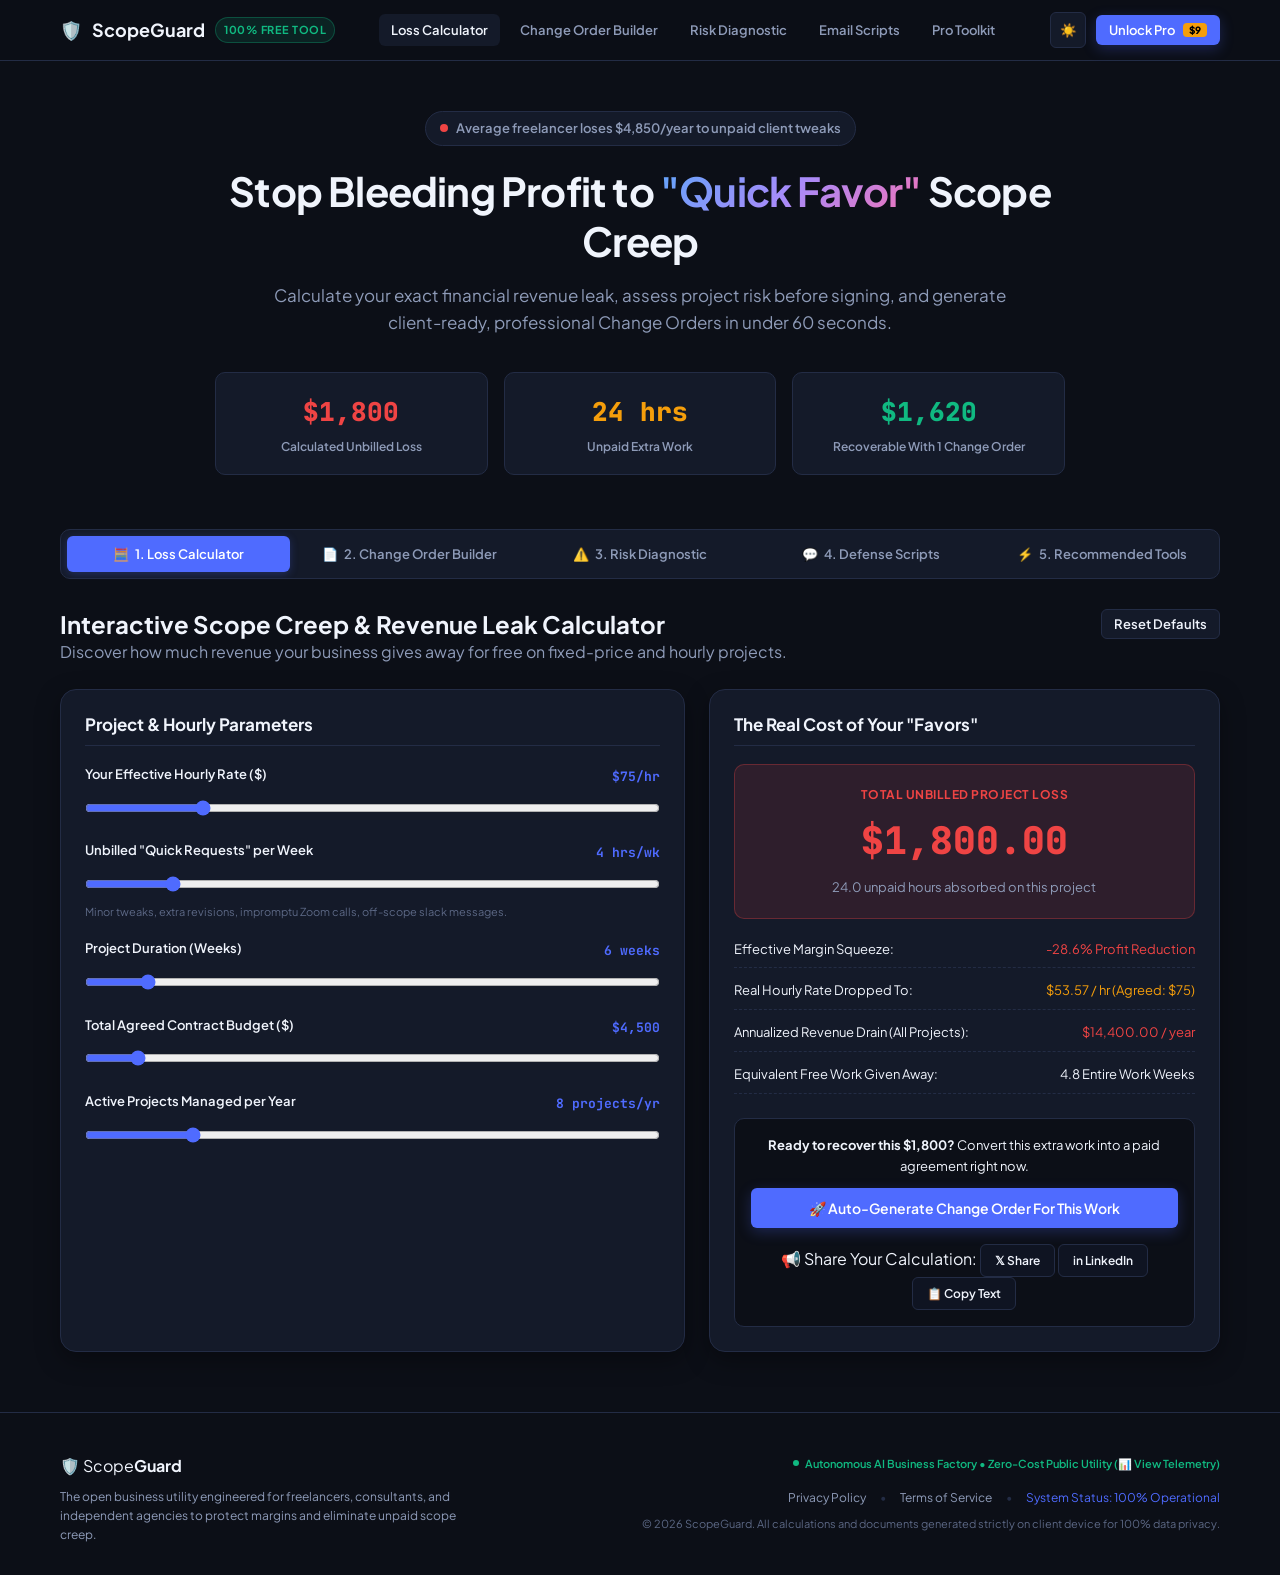
==== index.html @ 6fdf4370 "fix(scopeguard): resolve draft save/load DOM bindings, trailing brace syntax, and add client-side pr" ====
<!DOCTYPE html>
<html lang="en" data-theme="dark">
<head>
  <meta charset="UTF-8">
  <meta name="viewport" content="width=device-width, initial-scale=1.0">
  <title>ScopeGuard — Scope Creep Calculator & Change Order Protection Engine</title>
  <meta name="description" content="Calculate your unbilled scope creep loss, assess project risk, and generate client-ready Change Orders in seconds. The #1 free tool for freelancers, consultants, and digital agencies.">
  <meta name="keywords" content="scope creep calculator, freelance change order template, out of scope billing, client contract risk, agency profit protection">
  <meta name="author" content="Autonomous AI Business Factory">

  <!-- OpenGraph / Social Meta Tags -->
  <meta property="og:type" content="website">
  <meta property="og:title" content="ScopeGuard — Stop Bleeding Revenue to Scope Creep">
  <meta property="og:description" content="Calculate your unbilled financial loss and generate legally sound Change Orders instantly. Built for freelancers and agencies.">
  <meta property="og:url" content="https://scopeguard.app">

  <!-- Schema.org Structured Data (WebApplication & FAQPage) -->
  <script type="application/ld+json">
  [
    {
      "@context": "https://schema.org",
      "@type": "WebApplication",
      "name": "ScopeGuard",
      "applicationCategory": "BusinessApplication",
      "operatingSystem": "All",
      "offers": {
        "@type": "Offer",
        "price": "0.00",
        "priceCurrency": "USD"
      },
      "description": "Scope creep loss calculator, project risk diagnostic, and automated freelance change order generator."
    },
    {
      "@context": "https://schema.org",
      "@type": "FAQPage",
      "mainEntity": [
        {
          "@type": "Question",
          "name": "What is scope creep in freelance and agency projects?",
          "acceptedAnswer": {
            "@type": "Answer",
            "text": "Scope creep refers to unapproved, gradual expansions in project requirements, deliverables, or revision rounds beyond the original agreed Statement of Work (SOW) without a corresponding increase in budget or timeline."
          }
        },
        {
          "@type": "Question",
          "name": "How much does scope creep cost the average freelancer?",
          "acceptedAnswer": {
            "@type": "Answer",
            "text": "Industry data shows the average full-time freelancer loses $4,850 to $14,400 annually in unbilled hours absorbed as 'quick favors' and unpaid revision overruns."
          }
        },
        {
          "@type": "Question",
          "name": "What is a Change Order and why is it legally essential?",
          "acceptedAnswer": {
            "@type": "Answer",
            "text": "A Change Order is a formal written amendment to an existing contract specifying new deliverables, associated fees, timeline extensions, and payment terms, protecting both provider and client."
          }
        }
      ]
    }
  ]
  </script>

  <link rel="stylesheet" href="styles.css">
  <link rel="preconnect" href="https://fonts.googleapis.com">
  <link rel="preconnect" href="https://fonts.gstatic.com" crossorigin>
  <link href="https://fonts.googleapis.com/css2?family=Plus+Jakarta+Sans:wght@400;500;600;700;800&family=JetBrains+Mono:wght@400;500;600&display=swap" rel="stylesheet">
</head>
<body>

  <!-- Navigation Bar -->
  <nav class="navbar">
    <div class="nav-container">
      <div class="nav-brand">
        <span class="brand-icon">🛡️</span>
        <span class="brand-name">Scope<strong>Guard</strong></span>
        <span class="badge badge-free">100% Free Tool</span>
      </div>

      <div class="nav-links">
        <a href="#calculator" class="nav-link active" data-tab="calc-view">Loss Calculator</a>
        <a href="#change-order" class="nav-link" data-tab="co-view">Change Order Builder</a>
        <a href="#risk-quiz" class="nav-link" data-tab="quiz-view">Risk Diagnostic</a>
        <a href="#scripts" class="nav-link" data-tab="scripts-view">Email Scripts</a>
        <a href="#pricing" class="nav-link" data-tab="pro-view">Pro Toolkit</a>
      </div>

      <div class="nav-actions">
        <button id="theme-toggle" class="btn-icon" title="Toggle Theme" aria-label="Toggle Theme">
          <span class="theme-icon">🌙</span>
        </button>
        <button class="btn btn-primary btn-sm" onclick="openProModal()">
          <span>Unlock Pro</span>
          <span class="hot-tag">$9</span>
        </button>
      </div>
    </div>
  </nav>

  <!-- Hero Header -->
  <header class="hero-section">
    <div class="container hero-content">
      <div class="hero-badge">
        <span class="pulse-dot"></span>
        <span>Average freelancer loses $4,850/year to unpaid client tweaks</span>
      </div>
      <h1 class="hero-title">
        Stop Bleeding Profit to <span class="gradient-text">"Quick Favor"</span> Scope Creep
      </h1>
      <p class="hero-subtitle">
        Calculate your exact financial revenue leak, assess project risk before signing, and generate client-ready, professional Change Orders in under 60 seconds.
      </p>

      <!-- Key Metric Highlights -->
      <div class="hero-stats-grid">
        <div class="stat-card">
          <div class="stat-num text-danger" id="hero-stat-loss">$0</div>
          <div class="stat-label">Calculated Unbilled Loss</div>
        </div>
        <div class="stat-card">
          <div class="stat-num text-warning" id="hero-stat-hours">0 hrs</div>
          <div class="stat-label">Unpaid Extra Work</div>
        </div>
        <div class="stat-card">
          <div class="stat-num text-success" id="hero-stat-recovered">$0</div>
          <div class="stat-label">Recoverable With 1 Change Order</div>
        </div>
      </div>
    </div>
  </header>

  <!-- Main Application Container -->
  <main class="container main-content">

    <!-- Tab Navigation Bar for Mobile & Quick Switch -->
    <div class="tab-switcher">
      <button class="tab-btn active" onclick="switchView('calc-view')">
        <span class="tab-icon">🧮</span> 1. Loss Calculator
      </button>
      <button class="tab-btn" onclick="switchView('co-view')">
        <span class="tab-icon">📄</span> 2. Change Order Builder
      </button>
      <button class="tab-btn" onclick="switchView('quiz-view')">
        <span class="tab-icon">⚠️</span> 3. Risk Diagnostic
      </button>
      <button class="tab-btn" onclick="switchView('scripts-view')">
        <span class="tab-icon">💬</span> 4. Defense Scripts
      </button>
      <button class="tab-btn" onclick="switchView('affiliate-view')">
        <span class="tab-icon">⚡</span> 5. Recommended Tools
      </button>
    </div>

    <!-- VIEW 1: SCOPE CREEP LOSS CALCULATOR -->
    <section id="calc-view" class="view-panel active">
      <div class="panel-header">
        <div>
          <h2>Interactive Scope Creep & Revenue Leak Calculator</h2>
          <p class="text-muted">Discover how much revenue your business gives away for free on fixed-price and hourly projects.</p>
        </div>
        <button class="btn btn-secondary btn-sm" onclick="resetCalculator()">Reset Defaults</button>
      </div>

      <div class="calc-grid">
        <!-- Input Form Column -->
        <div class="card card-inputs">
          <h3 class="card-title">Project & Hourly Parameters</h3>

          <div class="form-group">
            <div class="label-row">
              <label for="calc-hourly-rate">Your Effective Hourly Rate ($)</label>
              <span class="slider-value" id="val-hourly-rate">$75/hr</span>
            </div>
            <input type="range" id="calc-hourly-rate" min="20" max="300" step="5" value="75">
          </div>

          <div class="form-group">
            <div class="label-row">
              <label for="calc-unbilled-hours">Unbilled "Quick Requests" per Week</label>
              <span class="slider-value" id="val-unbilled-hours">4.0 hrs/wk</span>
            </div>
            <input type="range" id="calc-unbilled-hours" min="0.5" max="25" step="0.5" value="4">
            <small class="form-hint">Minor tweaks, extra revisions, impromptu Zoom calls, off-scope slack messages.</small>
          </div>

          <div class="form-group">
            <div class="label-row">
              <label for="calc-project-weeks">Project Duration (Weeks)</label>
              <span class="slider-value" id="val-project-weeks">6 weeks</span>
            </div>
            <input type="range" id="calc-project-weeks" min="1" max="52" step="1" value="6">
          </div>

          <div class="form-group">
            <div class="label-row">
              <label for="calc-contract-value">Total Agreed Contract Budget ($)</label>
              <span class="slider-value" id="val-contract-value">$4,500</span>
            </div>
            <input type="range" id="calc-contract-value" min="500" max="50000" step="250" value="4500">
          </div>

          <div class="form-group">
            <div class="label-row">
              <label for="calc-annual-projects">Active Projects Managed per Year</label>
              <span class="slider-value" id="val-annual-projects">8 projects/yr</span>
            </div>
            <input type="range" id="calc-annual-projects" min="1" max="40" step="1" value="8">
          </div>
        </div>

        <!-- Output Analytics Column -->
        <div class="card card-results">
          <h3 class="card-title">The Real Cost of Your "Favors"</h3>

          <div class="results-banner danger-banner">
            <div class="banner-tag">Total Unbilled Project Loss</div>
            <div class="banner-amount" id="res-project-loss">$1,800.00</div>
            <div class="banner-subtext" id="res-hours-wasted">24 unpaid hours absorbed on this project</div>
          </div>

          <div class="metric-breakdown-list">
            <div class="metric-row">
              <span class="metric-name">Effective Margin Squeeze:</span>
              <span class="metric-val text-danger" id="res-margin-squeeze">-28.6% Profit Reduction</span>
            </div>
            <div class="metric-row">
              <span class="metric-name">Real Hourly Rate Dropped To:</span>
              <span class="metric-val text-warning" id="res-real-rate">$53.57 / hr (Agreed: $75)</span>
            </div>
            <div class="metric-row">
              <span class="metric-name">Annualized Revenue Drain (All Projects):</span>
              <span class="metric-val text-danger" id="res-annual-leak">$14,400.00 / year</span>
            </div>
            <div class="metric-row">
              <span class="metric-name">Equivalent Free Work Given Away:</span>
              <span class="metric-val" id="res-free-weeks">4.8 Entire Work Weeks</span>
            </div>
          </div>

          <div class="action-box">
            <p><strong>Ready to recover this $1,800?</strong> Convert this extra work into a paid agreement right now.</p>
            <button class="btn btn-primary btn-block" onclick="transferToChangeOrder()">
              🚀 Auto-Generate Change Order For This Work
            </button>
            <div class="viral-share-row mt-3">
              <span class="share-label">📢 Share Your Calculation:</span>
              <button class="btn btn-share btn-sm" onclick="shareCalculation('twitter')" title="Share on X / Twitter">
                𝕏 Share
              </button>
              <button class="btn btn-share btn-sm" onclick="shareCalculation('linkedin')" title="Share on LinkedIn">
                in LinkedIn
              </button>
              <button class="btn btn-share btn-sm" onclick="shareCalculation('copy')" title="Copy Loss Summary">
                📋 Copy Text
              </button>
            </div>
          </div>
        </div>
      </div>
    </section>

    <!-- VIEW 2: CHANGE ORDER BUILDER -->
    <section id="co-view" class="view-panel">
      <div class="panel-header">
        <div>
          <h2>Client-Ready Change Order & Amendment Generator</h2>
          <p class="text-muted">Formalize out-of-scope requests in 60 seconds with clear pricing, revision caps, and timeline adjustments.</p>
        </div>
        <div class="btn-group">
          <button class="btn btn-secondary btn-sm" onclick="saveDraftJSON()" title="Export JSON Draft">💾 Save Draft</button>
          <button class="btn btn-secondary btn-sm" onclick="triggerLoadDraftJSON()" title="Load JSON Draft">📂 Load Draft</button>
          <input type="file" id="draft-file-input" accept=".json" style="display:none" onchange="handleDraftFileSelect(event)">
          <button class="btn btn-secondary btn-sm" onclick="loadSampleChangeOrder()">Sample Data</button>
          <button class="btn btn-secondary btn-sm" onclick="clearChangeOrderForm()">Clear</button>
        </div>
      </div>

      <div class="builder-layout">
        <!-- Form Inputs -->
        <div class="card builder-form">
          <h3 class="card-title">1. Agreement & Client Metadata</h3>

          <div class="grid-2">
            <div class="form-group">
              <label for="co-client-name">Client Name / Company *</label>
              <input type="text" id="co-client-name" placeholder="e.g. Apex Digital Ltd. / Sarah Jenkins" required>
            </div>
            <div class="form-group">
              <label for="co-provider-name">Your Business / Freelancer Name *</label>
              <input type="text" id="co-provider-name" placeholder="e.g. Shezi Studio / John Doe" required>
            </div>
          </div>

          <div class="grid-3">
            <div class="form-group">
              <label for="co-project-title">Project Name *</label>
              <input type="text" id="co-project-title" placeholder="e.g. Custom Shopify Redesign">
            </div>
            <div class="form-group">
              <label for="co-number">Change Order #</label>
              <input type="text" id="co-number" value="CO-001">
            </div>
            <div class="form-group">
              <label for="co-date">Effective Date</label>
              <input type="date" id="co-date">
            </div>
          </div>

          <h3 class="card-title mt-4">2. Requested Out-of-Scope Scope Details</h3>

          <div class="form-group">
            <label for="co-scope-desc">Scope Description (Exact Extra Features or Tasks Requested) *</label>
            <textarea id="co-scope-desc" rows="3" placeholder="Describe the out-of-scope deliverable clearly (e.g. Integration of multi-currency checkout gateway, custom tax calculator module, and 3 additional animated landing page sections not in original Statement of Work)."></textarea>
          </div>

          <div class="grid-3">
            <div class="form-group">
              <label for="co-fee-type">Billing Method</label>
              <select id="co-fee-type" onchange="toggleFeeInputs()">
                <option value="fixed">Fixed Price Lump-Sum</option>
                <option value="hourly">Hourly Billing with Cap</option>
              </select>
            </div>
            <div class="form-group" id="group-fixed-fee">
              <label for="co-fixed-amount">Additional Fee ($ USD) *</label>
              <input type="number" id="co-fixed-amount" value="850" min="0" step="50">
            </div>
            <div class="form-group" id="group-hourly-rate" style="display:none;">
              <label for="co-rate-amount">Rate ($/hr) × Hours Est.</label>
              <div class="inline-inputs">
                <input type="number" id="co-hourly-rate" placeholder="Rate ($)" value="85" style="width: 50%;">
                <input type="number" id="co-estimated-hours" placeholder="Hours" value="10" style="width: 50%;">
              </div>
            </div>
            <div class="form-group">
              <label for="co-timeline-extension">Timeline Extension (Days)</label>
              <input type="number" id="co-timeline-extension" value="5" min="0" placeholder="e.g. 5 business days">
            </div>
          </div>

          <div class="grid-2">
            <div class="form-group">
              <label for="co-revision-cap">Revision Rounds Included</label>
              <select id="co-revision-cap">
                <option value="1 round of minor revisions">1 round of minor revisions</option>
                <option value="2 rounds of consolidated revisions" selected>2 rounds of consolidated revisions</option>
                <option value="0 (Additional revisions billed at standard hourly rate)">Strictly 0 (Further changes billable)</option>
              </select>
            </div>
            <div class="form-group">
              <label for="co-payment-terms">Payment Milestone</label>
              <select id="co-payment-terms">
                <option value="100% upfront prior to commencing out-of-scope work">100% upfront prior to commencing</option>
                <option value="50% deposit upfront, 50% upon deliverable completion" selected>50% deposit upfront, 50% on delivery</option>
                <option value="Added to the next scheduled milestone invoice">Added to next milestone invoice</option>
              </select>
            </div>
          </div>

          <div class="form-group">
            <label for="co-special-notes">Protective Clauses & Dependencies</label>
            <textarea id="co-special-notes" rows="2" placeholder="e.g. Work will initiate upon client delivery of API credentials and deposit clearance. Any delays in client feedback extend deadline by equivalent business days."></textarea>
          </div>

          <div class="btn-cluster mt-3">
            <button class="btn btn-primary" onclick="updateChangeOrderPreview()">
              🔄 Refresh Preview
            </button>
            <button class="btn btn-success" onclick="printChangeOrder()">
              🖨️ Print / Save Clean PDF
            </button>
            <button class="btn btn-secondary" onclick="copyMarkdownDocument()">
              📋 Copy Markdown
            </button>
          </div>
        </div>

        <!-- Live Document Preview -->
        <div class="card builder-preview">
          <div class="preview-toolbar">
            <span class="preview-badge">Live Document Output</span>
            <div class="toolbar-btns">
              <button class="btn btn-xs btn-outline" onclick="copyChangeOrderText()">Copy Plain Text</button>
            </div>
          </div>

          <!-- Printable Document Container -->
          <div class="document-sheet" id="printable-change-order">
            <div class="doc-header">
              <div class="doc-title-box">
                <h1 class="doc-main-title">CHANGE ORDER AMENDMENT</h1>
                <div class="doc-sub-num" id="doc-out-number">Reference: CO-001</div>
              </div>
              <div class="doc-meta-box">
                <div><strong>Date:</strong> <span id="doc-out-date">September 21, 2026</span></div>
                <div><strong>Status:</strong> <span class="doc-status">PENDING WRITTEN AUTHORIZATION</span></div>
              </div>
            </div>

            <hr class="doc-divider">

            <div class="doc-parties-grid">
              <div class="doc-party-card">
                <div class="doc-party-label">CLIENT / REQUESTER:</div>
                <div class="doc-party-val" id="doc-out-client">Apex Digital Ltd.</div>
              </div>
              <div class="doc-party-card">
                <div class="doc-party-label">SERVICE PROVIDER / CONTRACTOR:</div>
                <div class="doc-party-val" id="doc-out-provider">Shezi Studio</div>
              </div>
            </div>

            <div class="doc-section">
              <div class="doc-section-title">1. ORIGINAL CONTRACT REFERENCE</div>
              <div class="doc-section-body" id="doc-out-project">
                This Change Order amends the original Master Services Agreement / Statement of Work for: <strong>Custom Shopify Redesign</strong>.
              </div>
            </div>

            <div class="doc-section">
              <div class="doc-section-title">2. DETAILED SCOPE OF ADDITIONAL WORK</div>
              <div class="doc-section-body doc-highlight-box" id="doc-out-scope">
                Integration of multi-currency checkout gateway, custom tax calculator module, and 3 additional animated landing page sections not in original Statement of Work.
              </div>
            </div>

            <div class="doc-section">
              <div class="doc-section-title">3. COMMERCIAL & TIMELINE TERMS</div>
              <table class="doc-table">
                <thead>
                  <tr>
                    <th>Commercial Item</th>
                    <th>Specification / Value</th>
                  </tr>
                </thead>
                <tbody>
                  <tr>
                    <td><strong>Additional Compensation:</strong></td>
                    <td id="doc-out-fee" class="text-bold text-success">$850.00 USD (Fixed Lump-Sum)</td>
                  </tr>
                  <tr>
                    <td><strong>Payment Terms:</strong></td>
                    <td id="doc-out-payment">50% deposit upfront, 50% upon deliverable completion</td>
                  </tr>
                  <tr>
                    <td><strong>Timeline Adjustment:</strong></td>
                    <td id="doc-out-timeline">+5 business days added to original milestone completion date</td>
                  </tr>
                  <tr>
                    <td><strong>Included Revisions:</strong></td>
                    <td id="doc-out-revisions">2 rounds of consolidated revisions</td>
                  </tr>
                </tbody>
              </table>
            </div>

            <div class="doc-section">
              <div class="doc-section-title">4. TERMS & DEPENDENCY CLAUSES</div>
              <div class="doc-terms-legal" id="doc-out-terms">
                1. Work on this amendment shall commence solely upon receipt of written sign-off and required deposit.<br>
                2. All terms, intellectual property covenants, and liabilities established in the primary agreement remain in full effect.<br>
                3. Delays in client feedback, assets, or third-party API credentials will adjust final delivery by an equal duration.<br>
                <span id="doc-out-special-note"></span>
              </div>
            </div>

            <div class="doc-signatures">
              <div class="signature-block">
                <div class="sig-line"></div>
                <div class="sig-caption">Authorized Client Signature</div>
                <div class="sig-name" id="doc-sig-client">Name: ______________________</div>
                <div class="sig-date">Date: ______________________</div>
              </div>
              <div class="signature-block">
                <div class="sig-line"></div>
                <div class="sig-caption">Authorized Contractor Signature</div>
                <div class="sig-name" id="doc-sig-provider">Name: ______________________</div>
                <div class="sig-date">Date: ______________________</div>
              </div>
            </div>

            <div class="doc-footer">
              Generated securely via ScopeGuard Engine • Document Hash: SG-<span id="doc-hash">894F2</span>
            </div>
          </div>
        </div>
      </div>
    </section>

    <!-- VIEW 3: SCOPE CREEP RISK ASSESSMENT DIAGNOSTIC -->
    <section id="quiz-view" class="view-panel">
      <div class="panel-header">
        <div>
          <h2>Project Scope Risk Diagnostic (Pre-Signing Audit)</h2>
          <p class="text-muted">Evaluate any prospective client project across 8 critical risk dimensions before signing a contract.</p>
        </div>
        <button class="btn btn-secondary btn-sm" onclick="resetRiskQuiz()">Reset Quiz</button>
      </div>

      <div class="quiz-container card">
        <div class="quiz-questions" id="quiz-questions-box">
          <!-- Dynamically injected via JS -->
        </div>

        <div class="quiz-results-card" id="quiz-results-box" style="display:none;">
          <div class="risk-meter-wrapper">
            <div class="risk-score-circle" id="risk-score-badge">
              <span class="risk-number" id="quiz-score-val">0</span>
              <span class="risk-total">/ 100</span>
            </div>
            <div class="risk-verdict-content">
              <h3 id="quiz-verdict-title">Risk Assessment Pending</h3>
              <p id="quiz-verdict-desc" class="text-muted"></p>
            </div>
          </div>

          <div class="actionable-clauses-box mt-4">
            <h4>Recommended Protective Clauses to Insert in Your Contract:</h4>
            <ul id="quiz-clauses-list" class="clauses-list"></ul>
          </div>

          <button class="btn btn-primary mt-3" onclick="loadQuizClausesToChangeOrder()">
            📄 Pre-fill Change Order Builder with These Safeguards
          </button>
        </div>
      </div>
    </section>

    <!-- VIEW 4: BATTLE-TESTED SCOPE DEFENSE EMAIL SCRIPTS -->
    <section id="scripts-view" class="view-panel">
      <div class="panel-header">
        <div>
          <h2>Battle-Tested Scope Defense Email Scripts</h2>
          <p class="text-muted">Word-for-word tactical responses for turning out-of-scope requests into paid opportunities without alienating the client.</p>
        </div>
      </div>

      <div class="scripts-grid" id="scripts-catalog">
        <!-- Script 1 -->
        <div class="card script-card">
          <div class="script-header">
            <span class="script-tag tag-standard">Scenario 1</span>
            <h3>"Can you just quickly add this small feature?"</h3>
          </div>
          <p class="script-context">Use when a client slips in extra deliverables mid-project under the guise of a "quick tweak".</p>
          <div class="script-body" id="script-text-1">
Hi [Client Name],

Thanks for sending this over! That feature would definitely add great value to the project.

Because this falls outside our original Statement of Work (which is focused on [Core Deliverable]), we have two straightforward paths forward:

1. **Include it in Phase 2:** We keep our current launch date intact, finish the agreed deliverables, and queue this up immediately as our next sprint.
2. **Execute a Change Order now:** We can add this into our current milestone right away for an additional [Amount, e.g. $650] and a [Number, e.g. 3-day] timeline extension.

Let me know which option aligns best with your launch schedule, and I'll send over the details!

Best regards,
[Your Name]
          </div>
          <button class="btn btn-secondary btn-sm btn-block" onclick="copyScript('script-text-1')">📋 Copy Script to Clipboard</button>
        </div>

        <!-- Script 2 -->
        <div class="card script-card">
          <div class="script-header">
            <span class="script-tag tag-warning">Scenario 2</span>
            <h3>"We've exceeded the agreed revision limit"</h3>
          </div>
          <p class="script-context">Use when a client requests round 4 or 5 of feedback when the contract specified 2 rounds.</p>
          <div class="script-body" id="script-text-2">
Hi [Client Name],

I've reviewed the latest feedback round. We've now completed the [Number, e.g. 2] revision rounds included in our project agreement.

To make sure we get every remaining refinement exactly right without delaying the final release, I can execute these additional edits at our standard hourly rate of [$XX/hr] (estimated at [X] hours), or as a fixed refinement sprint for [$XXX].

Please let me know if you'd like me to proceed with these updates under this arrangement!

Best regards,
[Your Name]
          </div>
          <button class="btn btn-secondary btn-sm btn-block" onclick="copyScript('script-text-2')">📋 Copy Script to Clipboard</button>
        </div>

        <!-- Script 3 -->
        <div class="card script-card">
          <div class="script-header">
            <span class="script-tag tag-danger">Scenario 3</span>
            <h3>"A new stakeholder joined and wants changes"</h3>
          </div>
          <p class="script-context">Use when a new executive or manager enters mid-project and tries to overhaul approved work.</p>
          <div class="script-body" id="script-text-3">
Hi [Client Name],

It's great to have [Stakeholder Name]'s input on the project.

Since the previous milestone was formally approved on [Date], incorporating these new directional changes will require revisiting finalized architecture.

I've drafted a streamlined Change Order outlining the required hours ([X] hours / [$XXX]) and timeline impact ([X] days) to incorporate [Stakeholder Name]'s requests without compromising build quality.

I've attached the Change Order for your review—once signed, we will integrate these updates immediately.

Best regards,
[Your Name]
          </div>
          <button class="btn btn-secondary btn-sm btn-block" onclick="copyScript('script-text-3')">📋 Copy Script to Clipboard</button>
        </div>

        <!-- Script 4 -->
        <div class="card script-card">
          <div class="script-header">
            <span class="script-tag tag-success">Scenario 4</span>
            <h3>"Polite pre-project scope boundary reminder"</h3>
          </div>
          <p class="script-context">Include with your project kickoff email to set crystal-clear expectations early.</p>
          <div class="script-body" id="script-text-4">
Hi [Client Name],

We're thrilled to kick off [Project Name]!

To guarantee we hit our launch deadline of [Date] on budget, our team works strictly within the agreed Statement of Work. If any new creative ideas or feature requests pop up during the build (which happens often!), we'll capture them in our "Phase 2 Backlog" or provide an immediate Change Order estimate so you always maintain complete control over budget and timeline.

Looking forward to building something extraordinary together!

Best regards,
[Your Name]
          </div>
          <button class="btn btn-secondary btn-sm btn-block" onclick="copyScript('script-text-4')">📋 Copy Script to Clipboard</button>
        </div>

        <!-- Script 5 -->
        <div class="card script-card">
          <div class="script-header">
            <span class="script-tag tag-warning">Scenario 5</span>
            <h3>"Client requests an urgent rush turnaround"</h3>
          </div>
          <p class="script-context">Use when a client demands weekend work or pulls an agreed 2-week deadline into 48 hours.</p>
          <div class="script-body" id="script-text-5">
Hi [Client Name],

I understand this deliverable has become time-critical on your end.

To pull this completion date forward from [Original Date] to [Requested Rush Date], our team will need to reallocate dedicated sprint capacity and work overtime hours over the next [X days / weekend].

We can accommodate this expedited schedule under our standard 30% Rush Acceleration Fee of [$XXX], bringing the milestone total to [$XXX].

If you would like us to prioritize this immediately, please reply with approval and I will lock in the team's schedule today!

Best regards,
[Your Name]
          </div>
          <button class="btn btn-secondary btn-sm btn-block" onclick="copyScript('script-text-5')">📋 Copy Script to Clipboard</button>
        </div>

        <!-- Script 6 -->
        <div class="card script-card">
          <div class="script-header">
            <span class="script-tag tag-danger">Scenario 6</span>
            <h3>"Client was unresponsive for weeks, now wants instant restart"</h3>
          </div>
          <p class="script-context">Use when a stalled project suddenly wakes up after months of client silence and expects immediate delivery.</p>
          <div class="script-body" id="script-text-6">
Hi [Client Name],

Great to hear from you! Glad to see things are moving forward again.

Because the project was placed on hold since [Date] (surpassing our standard 30-day inactivity threshold), our team had to reassign production resources to active client queues.

To remobilize development and re-audit the code and environment status, we will apply our standard Project Reactivation Surcharge of [$XXX]. We can schedule your project into our upcoming production slot starting on [New Start Date] with an updated delivery date of [New Launch Date].

Please review and confirm if this timeline works for your team so we can formalize the sprint schedule!

Best regards,
[Your Name]
          </div>
          <button class="btn btn-secondary btn-sm btn-block" onclick="copyScript('script-text-6')">📋 Copy Script to Clipboard</button>
        </div>
      </div>
    </section>

    <!-- VIEW 5: CURATED AFFILIATE TOOLKIT & MONETIZATION -->
    <section id="affiliate-view" class="view-panel">
      <div class="panel-header">
        <div>
          <h2>Recommended Stack for Bulletproof Freelancers & Agencies</h2>
          <p class="text-muted">Handpicked, verified platforms for automated invoicing, legally binding electronic signatures, and time tracking.</p>
        </div>
      </div>

      <div class="tools-grid">
        <div class="tool-card">
          <div class="tool-badge">Essential Invoicing</div>
          <h3>Stripe Invoicing & Billing</h3>
          <p>Get paid on Change Orders instantly with auto-reconciliation, credit card payments, and ACH bank transfers.</p>
          <ul class="tool-features">
            <li>✓ 1-Click invoice links for Change Orders</li>
            <li>✓ Automated late payment reminders</li>
            <li>✓ Global currency acceptance</li>
          </ul>
          <a href="https://stripe.com" target="_blank" rel="noopener noreferrer" class="btn btn-outline btn-block" onclick="trackAffiliateClick('Stripe')">
            Visit Stripe Invoicing →
          </a>
        </div>

        <div class="tool-card popular-tool">
          <div class="tool-badge badge-hot">All-in-One Freelance Suite</div>
          <h3>Bonsai / HoneyBook Contract OS</h3>
          <p>Ironclad freelance contracts, integrated electronic signatures, and milestone change order management.</p>
          <ul class="tool-features">
            <li>✓ Lawyer-vetted contract templates</li>
            <li>✓ Integrated e-signatures on any device</li>
            <li>✓ Auto-escrow milestone payments</li>
          </ul>
          <a href="https://www.hellobonsai.com" target="_blank" rel="noopener noreferrer" class="btn btn-primary btn-block" onclick="trackAffiliateClick('Bonsai')">
            Try Free Contract Suite →
          </a>
        </div>

        <div class="tool-card">
          <div class="tool-badge">Time & Leak Tracking</div>
          <h3>Toggl Track / Clockify</h3>
          <p>Track unbilled client requests and out-of-scope revisions effortlessly to prove exact hours spent.</p>
          <ul class="tool-features">
            <li>✓ 1-Click timer for out-of-scope tasks</li>
            <li>✓ Exportable client proof reports</li>
            <li>✓ Team billable rate tracking</li>
          </ul>
          <a href="https://toggl.com/track/" target="_blank" rel="noopener noreferrer" class="btn btn-outline btn-block" onclick="trackAffiliateClick('Toggl')">
            Get Free Time Tracker →
          </a>
        </div>
      </div>

      <!-- Lead Magnet Newsletter Box -->
      <div class="lead-magnet-card card mt-5">
        <div class="lead-content">
          <span class="lead-badge">Free VIP Resource</span>
          <h2>Get the Complete "Agency Scope Creep Defense Vault"</h2>
          <p>Download 12 lawyer-vetted contract clauses, 8 client negotiation scripts, and our master SOW template (PDF + Google Docs format).</p>

          <form class="lead-form" onsubmit="handleLeadCapture(event)">
            <input type="email" id="lead-email" placeholder="Enter your work email..." required>
            <button type="submit" class="btn btn-success">Get Free Vault Access</button>
          </form>
          <small class="text-muted">Zero spam. Unsubscribe anytime with 1 click.</small>
        </div>
      <!-- SEO Knowledge Base / FAQ Section -->
      <section class="faq-section mt-5">
        <div class="panel-header">
          <div>
            <h2>Frequently Asked Questions About Scope Creep & Change Orders</h2>
            <p class="text-muted">Master the business side of freelancing and agency project management.</p>
          </div>
        </div>

        <div class="faq-grid">
          <div class="card faq-card">
            <h3 class="faq-question">❓ What is scope creep and why does it destroy agency margins?</h3>
            <p class="faq-answer">Scope creep happens when clients request additional revisions, small feature tweaks, or expanded deliverables without paying for the extra time. Over a typical 6-week project, just 4 unbilled hours per week leads to 24 unbilled hours—eroding 20% to 35% of your expected profit margin.</p>
          </div>

          <div class="card faq-card">
            <h3 class="faq-question">❓ What makes a Change Order legally binding?</h3>
            <p class="faq-answer">A Change Order is an amendment to your primary Master Services Agreement (MSA) or Statement of Work (SOW). To be legally binding, it must clearly describe the specific new deliverables, list the exact compensation (fixed fee or hourly), define the timeline impact, and be countersigned (or confirmed in writing) by an authorized client representative.</p>
          </div>

          <div class="card faq-card">
            <h3 class="faq-question">❓ How do I tell a client their request is out of scope without offending them?</h3>
            <p class="faq-answer">Always validate their idea first, then give them two constructive choices: <em>"That's a great feature. We can either queue it for Phase 2 right after launch so we don't delay your release date, or execute a fast Change Order to add it to the current milestone for $XXX and +3 days."</em> This positions you as a professional protecting their launch date rather than being difficult.</p>
          </div>

          <div class="card faq-card">
            <h3 class="faq-question">❓ Does ScopeGuard store or upload my client data?</h3>
            <p class="faq-answer">No. ScopeGuard is 100% client-side. All calculations, client names, project specs, and generated documents run exclusively in your browser's local memory. Nothing is ever sent to external cloud servers, guaranteeing complete client confidentiality.</p>
          </div>
        </div>
      </section>

    </section>

  </main>

  <!-- Lead Magnet / Scope Defense Vault Modal -->
  <div class="modal-overlay" id="vault-modal">
    <div class="modal-card">
      <button class="modal-close" onclick="closeVaultModal()">✕</button>
      <div class="modal-badge" style="color:var(--success);">ACCESS GRANTED</div>
      <h2 class="modal-title">🛡️ Agency Scope Creep Defense Vault</h2>
      <p class="modal-sub">Lawyer-vetted contract clauses and master negotiation scripts ready for immediate copy-paste.</p>

      <div class="vault-clauses-box">
        <div class="vault-clause-item">
          <div class="vault-clause-header">
            <strong>1. Master Scope Boundary & Revision Gate Clause</strong>
            <button class="btn btn-secondary btn-xs" onclick="copyTextToClipboard('clause-1-text')">Copy Clause</button>
          </div>
          <pre class="vault-pre" id="clause-1-text">"Any deliverables, revisions, or feature modifications requested by the Client that are not explicitly enumerated in Exhibit A (Statement of Work) shall be deemed Out-of-Scope Work. Service Provider reserves the right to decline Out-of-Scope Work or quote such work under a separate written Change Order prior to commencement."</pre>
        </div>

        <div class="vault-clause-item">
          <div class="vault-clause-header">
            <strong>2. Client Delay & Launch Extension Clause</strong>
            <button class="btn btn-secondary btn-xs" onclick="copyTextToClipboard('clause-2-text')">Copy Clause</button>
          </div>
          <pre class="vault-pre" id="clause-2-text">"Timely completion of Project Milestones is contingent upon Client providing required assets, credentials, and written feedback within three (3) business days of request. Each day of Client delay beyond this window shall automatically extend the final delivery deadline by two (2) business days to accommodate production rescheduling."</pre>
        </div>

        <div class="vault-clause-item">
          <div class="vault-clause-header">
            <strong>3. Formal Milestone Sign-Off Freeze Clause</strong>
            <button class="btn btn-secondary btn-xs" onclick="copyTextToClipboard('clause-3-text')">Copy Clause</button>
          </div>
          <pre class="vault-pre" id="clause-3-text">"Written approval of any milestone deliverable by the designated Client Representative constitutes final acceptance of that phase. Any subsequent structural or design modifications affecting an approved milestone will require a formal Change Order and additional engineering compensation."</pre>
        </div>
      </div>

      <div class="mt-4 text-center">
        <button class="btn btn-primary" onclick="downloadVaultPack()">
          📥 Download Complete Markdown Vault Pack (.md)
        </button>
      </div>
    </div>
  </div>

  <!-- Operations & Telemetry Modal (CEO / Admin Tool) -->
  <div class="modal-overlay" id="telemetry-modal">
    <div class="modal-card">
      <button class="modal-close" onclick="closeTelemetryModal()">✕</button>
      <div class="modal-badge">AUTONOMOUS BUSINESS CONSOLE</div>
      <h2 class="modal-title">📊 Executive Business Telemetry & Metrics</h2>
      <p class="modal-sub">Live telemetry, conversion funnel health, and local lead database.</p>

      <div class="telemetry-grid">
        <div class="card stat-mini">
          <div class="stat-mini-label">Total Tracked Events</div>
          <div class="stat-mini-num text-primary" id="tel-total-events">0</div>
        </div>
        <div class="card stat-mini">
          <div class="stat-mini-label">Captured Leads</div>
          <div class="stat-mini-num text-success" id="tel-total-leads">0</div>
        </div>
        <div class="card stat-mini">
          <div class="stat-mini-label">Pro Status</div>
          <div class="stat-mini-num text-warning" id="tel-pro-status">Free</div>
        </div>
      </div>

      <div class="leads-table-container mt-4">
        <div class="leads-header-row">
          <h4>Captured Email Leads (<span id="tel-lead-count">0</span>)</h4>
          <button class="btn btn-secondary btn-xs" onclick="exportLeadsCSV()">📥 Export CSV</button>
        </div>
        <div class="leads-list-box" id="tel-leads-list">
          <!-- Dynamically populated -->
        </div>
      </div>

      <div class="events-log-container mt-4">
        <h4>Recent Application Events (Last 15)</h4>
        <div class="events-stream" id="tel-events-stream">
          <!-- Dynamically populated -->
        </div>
      </div>
    </div>
  </div>

  <!-- Pro Upgrade Modal -->
  <div class="modal-overlay" id="pro-modal">
    <div class="modal-card">
      <button class="modal-close" onclick="closeProModal()">✕</button>
      <div class="modal-badge">SCOPEGUARD PRO</div>
      <h2 class="modal-title">Never Lose Another Dollar to Unpaid Client Requests</h2>
      <p class="modal-sub">Upgrade to the complete agency toolkit. One recovered change order pays for this 50x over.</p>

      <div class="pricing-card-grid">
        <div class="pricing-card">
          <div class="tier-name">Monthly Pro</div>
          <div class="tier-price">$9 <span>/ month</span></div>
          <ul class="tier-perks">
            <li>✓ Unlimited Custom Change Orders</li>
            <li>✓ Custom Agency Branding & Logo on PDFs</li>
            <li>✓ 20+ Master Scope Defense Email Scripts</li>
            <li>✓ Full Master Services Agreement (MSA) Builder</li>
            <li>✓ Cloud Project History & Local Vault</li>
          </ul>
          <button class="btn btn-outline btn-block" onclick="simulateCheckout('monthly_9')">
            Subscribe for $9/mo
          </button>
        </div>

        <div class="pricing-card highlighted-pricing">
          <div class="popular-ribbon">BEST VALUE</div>
          <div class="tier-name">Lifetime Agency Pass</div>
          <div class="tier-price">$29 <span>one-time</span></div>
          <ul class="tier-perks">
            <li>✓ Everything in Monthly Pro</li>
            <li>✓ <strong>Lifetime Access</strong> (No Recurring Fees)</li>
            <li>✓ White-label Client Portal Ready</li>
            <li>✓ Multi-Currency Support (USD, EUR, GBP, CAD)</li>
            <li>✓ Priority Email Support</li>
          </ul>
          <button class="btn btn-primary btn-block" onclick="simulateCheckout('lifetime_29')">
            Get Lifetime Pass ($29)
          </button>
        </div>
      </div>

      <div class="coupon-row">
        <input type="text" id="coupon-code" placeholder="Enter Promo Code (Try: AUTONOMOUS100)">
        <button class="btn btn-secondary" onclick="applyCoupon()">Apply</button>
      </div>
      <div id="coupon-feedback"></div>
    </div>
  </div>

  <!-- Privacy & Legal Modal -->
  <div class="modal-overlay" id="legal-modal">
    <div class="modal-card">
      <button class="modal-close" onclick="closeLegalModal()">✕</button>
      <div class="modal-badge">LEGAL & PRIVACY</div>
      <h2 class="modal-title">Privacy Policy & Terms of Service</h2>
      <p class="modal-sub">ScopeGuard is engineered with a strict 100% client-side privacy architecture.</p>

      <div class="vault-clause-card">
        <div class="vault-clause-header">
          <div class="vault-clause-title">🔒 1. Zero-Knowledge Client-Side Data Privacy</div>
        </div>
        <p style="font-size: 13px; color: var(--text-muted); line-height: 1.6;">
          ScopeGuard processes all mathematical calculations, hourly rate analyses, risk diagnostic answers, and Change Order Amendment drafts exclusively in your local browser runtime memory and <code>localStorage</code>. No financial data, client names, project contracts, or business information is ever transmitted to, stored on, or harvested by any remote server or third-party tracking entity.
        </p>
      </div>

      <div class="vault-clause-card">
        <div class="vault-clause-header">
          <div class="vault-clause-title">⚖️ 2. Legal Template Disclaimer</div>
        </div>
        <p style="font-size: 13px; color: var(--text-muted); line-height: 1.6;">
          The change order amendments, protective contract clauses, and communication scripts generated by ScopeGuard are provided as business productivity utilities for informational and operational workflows. ScopeGuard is not a law firm and does not provide formal legal advice. Users are encouraged to have qualified legal counsel review their master contracts for jurisdiction-specific compliance.
        </p>
      </div>

      <div class="vault-clause-card">
        <div class="vault-clause-header">
          <div class="vault-clause-title">🌐 3. Zero Operating Cost Architecture</div>
        </div>
        <p style="font-size: 13px; color: var(--text-muted); line-height: 1.6;">
          This software operates without backend databases, cloud compute servers, or recurring infrastructure overhead. It is distributed globally as an open, high-performance static web application deployable across any modern CDN.
        </p>
      </div>

      <button class="btn btn-secondary btn-block" onclick="closeLegalModal()" style="margin-top: 16px;">
        Close Legal Notice
      </button>
    </div>
  </div>

  <!-- Toast Notification Container -->
  <div id="toast-container" class="toast-container"></div>

  <!-- Footer -->
  <footer class="footer">
    <div class="container footer-content">
      <div class="footer-brand">
        <span class="brand-icon">🛡️</span>
        <span>Scope<strong>Guard</strong></span>
        <p class="footer-desc">The open business utility engineered for freelancers, consultants, and independent agencies to protect margins and eliminate unpaid scope creep.</p>
      </div>

      <div class="footer-meta">
        <div class="ops-badge" style="cursor:pointer;" onclick="openTelemetryModal()" title="Open Executive Business Console">
          <span class="ops-dot"></span>
          <span>Autonomous AI Business Factory • Zero-Cost Public Utility (📊 View Telemetry)</span>
        </div>
        <div class="footer-links" style="margin: 8px 0; font-size: 12px; display: flex; gap: 14px; justify-content: flex-end;">
          <a href="javascript:void(0)" onclick="openLegalModal()" style="color: var(--text-muted);">Privacy Policy</a>
          <span style="color: var(--border-color);">•</span>
          <a href="javascript:void(0)" onclick="openLegalModal()" style="color: var(--text-muted);">Terms of Service</a>
          <span style="color: var(--border-color);">•</span>
          <a href="javascript:void(0)" onclick="openTelemetryModal()" style="color: var(--primary);">System Status: 100% Operational</a>
        </div>
        <div class="footer-copyright">
          © 2026 ScopeGuard. All calculations and documents generated strictly on client device for 100% data privacy.
        </div>
      </div>
    </div>
  </footer>

  <script src="app.js"></script>
</body>
</html>
---- styles.css ----
/* ScopeGuard — Ultra Modern Responsive Stylesheet */

:root {
  --bg-main: #0c0f17;
  --bg-card: #141a29;
  --bg-card-hover: #1b2337;
  --bg-input: #0f1422;
  --border-color: #232c45;
  --border-focus: #4f6bff;

  --text-main: #f0f4fc;
  --text-muted: #8e9bb8;
  --text-dim: #5c6885;

  --primary: #4f6bff;
  --primary-hover: #3b57eb;
  --primary-glow: rgba(79, 107, 255, 0.25);

  --success: #10b981;
  --success-bg: rgba(16, 185, 129, 0.12);
  --warning: #f59e0b;
  --warning-bg: rgba(245, 158, 11, 0.12);
  --danger: #ef4444;
  --danger-bg: rgba(239, 68, 68, 0.12);

  --doc-bg: #ffffff;
  --doc-text: #111827;
  --doc-border: #e5e7eb;
  --doc-table-head: #f9fafb;

  --radius-sm: 6px;
  --radius-md: 10px;
  --radius-lg: 16px;
  --shadow-card: 0 8px 24px rgba(0, 0, 0, 0.35);
  --font-sans: 'Plus Jakarta Sans', -apple-system, BlinkMacSystemFont, sans-serif;
  --font-mono: 'JetBrains Mono', monospace;
}

[data-theme="light"] {
  --bg-main: #f8fafc;
  --bg-card: #ffffff;
  --bg-card-hover: #f1f5f9;
  --bg-input: #f8fafc;
  --border-color: #e2e8f0;
  --border-focus: #3b82f6;

  --text-main: #0f172a;
  --text-muted: #64748b;
  --text-dim: #94a3b8;

  --primary: #3b82f6;
  --primary-hover: #2563eb;
  --primary-glow: rgba(59, 130, 246, 0.2);

  --doc-bg: #ffffff;
  --doc-text: #0f172a;
  --doc-border: #cbd5e1;
  --doc-table-head: #f1f5f9;
  --shadow-card: 0 4px 20px rgba(0, 0, 0, 0.06);
}

* {
  margin: 0;
  padding: 0;
  box-sizing: border-box;
}

body {
  font-family: var(--font-sans);
  background-color: var(--bg-main);
  color: var(--text-main);
  line-height: 1.6;
  -webkit-font-smoothing: antialiased;
  transition: background-color 0.25s ease, color 0.25s ease;
}

.container {
  max-width: 1200px;
  margin: 0 auto;
  padding: 0 20px;
}

/* Typography & Utility */
h1, h2, h3, h4 {
  font-weight: 700;
  line-height: 1.25;
  color: var(--text-main);
}

a {
  color: var(--primary);
  text-decoration: none;
  transition: color 0.2s;
}

a:hover {
  color: var(--primary-hover);
}

.gradient-text {
  background: linear-gradient(135deg, #60a5fa 0%, #a78bfa 50%, #f472b6 100%);
  -webkit-background-clip: text;
  -webkit-text-fill-color: transparent;
}

.text-muted { color: var(--text-muted); }
.text-danger { color: var(--danger); }
.text-warning { color: var(--warning); }
.text-success { color: var(--success); }
.text-bold { font-weight: 700; }
.mt-3 { margin-top: 16px; }
.mt-4 { margin-top: 24px; }
.mt-5 { margin-top: 32px; }

/* Buttons & Badges */
.btn {
  display: inline-flex;
  align-items: center;
  justify-content: center;
  gap: 8px;
  font-family: var(--font-sans);
  font-size: 14px;
  font-weight: 600;
  padding: 10px 18px;
  border-radius: var(--radius-sm);
  border: 1px solid transparent;
  cursor: pointer;
  transition: all 0.2s ease;
}

.btn-primary {
  background-color: var(--primary);
  color: #ffffff;
  box-shadow: 0 4px 14px var(--primary-glow);
}
.btn-primary:hover {
  background-color: var(--primary-hover);
  transform: translateY(-1px);
}

.btn-secondary {
  background-color: var(--bg-card);
  color: var(--text-main);
  border-color: var(--border-color);
}
.btn-secondary:hover {
  background-color: var(--bg-card-hover);
  border-color: var(--primary);
}

.btn-success {
  background-color: var(--success);
  color: #ffffff;
}
.btn-success:hover {
  filter: brightness(1.1);
  transform: translateY(-1px);
}

.btn-outline {
  background: transparent;
  color: var(--primary);
  border-color: var(--primary);
}
.btn-outline:hover {
  background: var(--primary);
  color: #ffffff;
}

.btn-sm { padding: 6px 12px; font-size: 13px; }
.btn-xs { padding: 4px 8px; font-size: 11px; }
.btn-block { width: 100%; }

.btn-icon {
  background: var(--bg-card);
  border: 1px solid var(--border-color);
  color: var(--text-main);
  border-radius: var(--radius-sm);
  width: 36px;
  height: 36px;
  display: flex;
  align-items: center;
  justify-content: center;
  cursor: pointer;
}

.badge {
  display: inline-flex;
  align-items: center;
  font-size: 11px;
  font-weight: 700;
  padding: 3px 8px;
  border-radius: 20px;
  text-transform: uppercase;
  letter-spacing: 0.5px;
}
.badge-free {
  background: var(--success-bg);
  color: var(--success);
  border: 1px solid rgba(16, 185, 129, 0.3);
}
.hot-tag {
  background: #f59e0b;
  color: #000;
  padding: 1px 6px;
  border-radius: 4px;
  font-size: 10px;
  font-weight: 800;
}

/* Navbar */
.navbar {
  position: sticky;
  top: 0;
  z-index: 100;
  background: rgba(12, 15, 23, 0.85);
  backdrop-filter: blur(12px);
  border-bottom: 1px solid var(--border-color);
  padding: 12px 0;
}
[data-theme="light"] .navbar {
  background: rgba(255, 255, 255, 0.85);
}
.nav-container {
  max-width: 1200px;
  margin: 0 auto;
  padding: 0 20px;
  display: flex;
  align-items: center;
  justify-content: space-between;
}
.nav-brand {
  display: flex;
  align-items: center;
  gap: 10px;
  font-size: 18px;
  font-weight: 700;
}
.nav-links {
  display: flex;
  gap: 8px;
}
.nav-link {
  padding: 6px 12px;
  font-size: 13px;
  font-weight: 600;
  color: var(--text-muted);
  border-radius: var(--radius-sm);
  transition: all 0.2s;
}
.nav-link:hover, .nav-link.active {
  color: var(--text-main);
  background: var(--bg-card);
}
.nav-actions {
  display: flex;
  align-items: center;
  gap: 10px;
}

/* Hero Section */
.hero-section {
  padding: 50px 0 30px;
  text-align: center;
}
.hero-badge {
  display: inline-flex;
  align-items: center;
  gap: 8px;
  padding: 6px 14px;
  background: var(--bg-card);
  border: 1px solid var(--border-color);
  border-radius: 30px;
  font-size: 13px;
  font-weight: 600;
  color: var(--text-muted);
  margin-bottom: 20px;
}
.pulse-dot {
  width: 8px;
  height: 8px;
  background-color: var(--danger);
  border-radius: 50%;
  animation: pulse 1.8s infinite;
}
@keyframes pulse {
  0% { transform: scale(0.95); box-shadow: 0 0 0 0 rgba(239, 68, 68, 0.7); }
  70% { transform: scale(1); box-shadow: 0 0 0 8px rgba(239, 68, 68, 0); }
  100% { transform: scale(0.95); box-shadow: 0 0 0 0 rgba(239, 68, 68, 0); }
}
.hero-title {
  font-size: 40px;
  letter-spacing: -0.8px;
  margin-bottom: 16px;
  max-width: 900px;
  margin-left: auto;
  margin-right: auto;
}
.hero-subtitle {
  font-size: 17px;
  color: var(--text-muted);
  max-width: 740px;
  margin: 0 auto 36px;
}
.hero-stats-grid {
  display: grid;
  grid-template-columns: repeat(3, 1fr);
  gap: 16px;
  max-width: 850px;
  margin: 0 auto;
}
.stat-card {
  background: var(--bg-card);
  border: 1px solid var(--border-color);
  border-radius: var(--radius-md);
  padding: 18px 14px;
}
.stat-num {
  font-size: 26px;
  font-weight: 800;
  font-family: var(--font-mono);
}
.stat-label {
  font-size: 12px;
  font-weight: 600;
  color: var(--text-muted);
  margin-top: 4px;
}

/* Tab Switcher */
.tab-switcher {
  display: flex;
  gap: 8px;
  overflow-x: auto;
  padding: 6px;
  background: var(--bg-card);
  border: 1px solid var(--border-color);
  border-radius: var(--radius-md);
  margin: 24px 0 30px;
}
.tab-btn {
  flex: 1;
  min-width: 140px;
  background: transparent;
  border: none;
  color: var(--text-muted);
  font-family: var(--font-sans);
  font-size: 13px;
  font-weight: 600;
  padding: 10px 14px;
  border-radius: var(--radius-sm);
  cursor: pointer;
  transition: all 0.2s;
  display: flex;
  align-items: center;
  justify-content: center;
  gap: 6px;
  white-space: nowrap;
}
.tab-btn:hover {
  color: var(--text-main);
}
.tab-btn.active {
  background: var(--primary);
  color: #ffffff;
  box-shadow: 0 2px 8px var(--primary-glow);
}

/* View Panels */
.view-panel {
  display: none;
  animation: fadeIn 0.25s ease-in-out;
}
.view-panel.active {
  display: block;
}
@keyframes fadeIn {
  from { opacity: 0; transform: translateY(6px); }
  to { opacity: 1; transform: translateY(0); }
}

.panel-header {
  display: flex;
  align-items: flex-start;
  justify-content: space-between;
  margin-bottom: 24px;
}

/* Cards & Layouts */
.card {
  background: var(--bg-card);
  border: 1px solid var(--border-color);
  border-radius: var(--radius-lg);
  padding: 24px;
  box-shadow: var(--shadow-card);
}
.card-title {
  font-size: 17px;
  font-weight: 700;
  margin-bottom: 18px;
  padding-bottom: 10px;
  border-bottom: 1px solid var(--border-color);
}

/* Form Styling */
.form-group {
  margin-bottom: 18px;
}
.form-group label {
  display: block;
  font-size: 13px;
  font-weight: 600;
  margin-bottom: 6px;
  color: var(--text-main);
}
.label-row {
  display: flex;
  justify-content: space-between;
  align-items: center;
  margin-bottom: 6px;
}
.slider-value {
  font-family: var(--font-mono);
  font-size: 13px;
  font-weight: 700;
  color: var(--primary);
}
.form-hint {
  display: block;
  font-size: 11px;
  color: var(--text-dim);
  margin-top: 4px;
}

input[type="text"],
input[type="number"],
input[type="email"],
input[type="date"],
select,
textarea {
  width: 100%;
  padding: 10px 14px;
  background-color: var(--bg-input);
  border: 1px solid var(--border-color);
  border-radius: var(--radius-sm);
  color: var(--text-main);
  font-family: var(--font-sans);
  font-size: 14px;
  transition: border-color 0.2s, box-shadow 0.2s;
}

input:focus, select:focus, textarea:focus {
  outline: none;
  border-color: var(--border-focus);
  box-shadow: 0 0 0 3px var(--primary-glow);
}

input[type="range"] {
  width: 100%;
  accent-color: var(--primary);
  cursor: pointer;
}

.grid-2 {
  display: grid;
  grid-template-columns: 1fr 1fr;
  gap: 16px;
}
.grid-3 {
  display: grid;
  grid-template-columns: 1fr 1fr 1fr;
  gap: 16px;
}
.inline-inputs {
  display: flex;
  gap: 8px;
}

/* Calculator Grid */
.calc-grid {
  display: grid;
  grid-template-columns: 1.1fr 0.9fr;
  gap: 24px;
}
.results-banner {
  padding: 20px;
  border-radius: var(--radius-md);
  text-align: center;
  margin-bottom: 20px;
}
.danger-banner {
  background: var(--danger-bg);
  border: 1px solid rgba(239, 68, 68, 0.3);
}
.banner-tag {
  font-size: 12px;
  font-weight: 700;
  text-transform: uppercase;
  color: var(--danger);
  letter-spacing: 0.5px;
}
.banner-amount {
  font-family: var(--font-mono);
  font-size: 38px;
  font-weight: 800;
  color: var(--danger);
  margin: 6px 0;
}
.banner-subtext {
  font-size: 13px;
  color: var(--text-muted);
}
.metric-breakdown-list {
  display: flex;
  flex-direction: column;
  gap: 12px;
  margin-bottom: 24px;
}
.metric-row {
  display: flex;
  justify-content: space-between;
  align-items: center;
  font-size: 13px;
  padding-bottom: 8px;
  border-bottom: 1px dashed var(--border-color);
}
.action-box {
  background: var(--bg-main);
  border: 1px solid var(--border-color);
  border-radius: var(--radius-md);
  padding: 16px;
  text-align: center;
}
.action-box p {
  font-size: 13px;
  margin-bottom: 12px;
}

/* Builder Layout & Printable Sheet */
.builder-layout {
  display: grid;
  grid-template-columns: 1fr 1.1fr;
  gap: 24px;
}
.builder-preview {
  background: #080b11;
  padding: 16px;
}
.preview-toolbar {
  display: flex;
  justify-content: space-between;
  align-items: center;
  margin-bottom: 12px;
}
.preview-badge {
  font-size: 11px;
  font-weight: 700;
  color: var(--text-dim);
  text-transform: uppercase;
}

/* The Document Sheet (Crisp Vector Representation) */
.document-sheet {
  background-color: var(--doc-bg);
  color: var(--doc-text);
  padding: 36px 32px;
  border-radius: var(--radius-sm);
  box-shadow: 0 10px 30px rgba(0, 0, 0, 0.4);
  font-family: var(--font-sans);
  font-size: 13px;
  line-height: 1.5;
}
.doc-header {
  display: flex;
  justify-content: space-between;
  align-items: flex-start;
}
.doc-main-title {
  font-size: 20px;
  font-weight: 800;
  color: #111827;
  letter-spacing: -0.3px;
}
.doc-sub-num {
  font-family: var(--font-mono);
  font-size: 12px;
  color: #4b5563;
  margin-top: 3px;
}
.doc-meta-box {
  text-align: right;
  font-size: 12px;
}
.doc-status {
  display: inline-block;
  font-size: 10px;
  font-weight: 800;
  background: #fef3c7;
  color: #92400e;
  padding: 2px 6px;
  border-radius: 4px;
  margin-top: 4px;
}
.doc-divider {
  border: 0;
  height: 2px;
  background: #111827;
  margin: 16px 0 20px;
}
.doc-parties-grid {
  display: grid;
  grid-template-columns: 1fr 1fr;
  gap: 16px;
  margin-bottom: 20px;
  background: #f9fafb;
  padding: 12px;
  border: 1px solid var(--doc-border);
  border-radius: 4px;
}
.doc-party-label {
  font-size: 10px;
  font-weight: 700;
  color: #6b7280;
  margin-bottom: 2px;
}
.doc-party-val {
  font-weight: 700;
  color: #111827;
}
.doc-section {
  margin-bottom: 18px;
}
.doc-section-title {
  font-size: 11px;
  font-weight: 800;
  color: #374151;
  text-transform: uppercase;
  margin-bottom: 6px;
  letter-spacing: 0.5px;
}
.doc-section-body {
  font-size: 12.5px;
  color: #1f2937;
}
.doc-highlight-box {
  background: #f3f4f6;
  border-left: 3px solid #3b82f6;
  padding: 10px 14px;
  border-radius: 0 4px 4px 0;
}
.doc-table {
  width: 100%;
  border-collapse: collapse;
  font-size: 12px;
  margin-top: 4px;
}
.doc-table th, .doc-table td {
  padding: 8px 10px;
  border: 1px solid var(--doc-border);
  text-align: left;
}
.doc-table th {
  background-color: var(--doc-table-head);
  font-weight: 700;
  color: #374151;
}
.doc-terms-legal {
  font-size: 11px;
  color: #4b5563;
  line-height: 1.5;
  background: #f9fafb;
  padding: 10px;
  border: 1px solid var(--doc-border);
  border-radius: 4px;
}
.doc-signatures {
  display: grid;
  grid-template-columns: 1fr 1fr;
  gap: 30px;
  margin: 28px 0 16px;
}
.sig-line {
  height: 1px;
  background: #9ca3af;
  margin-bottom: 6px;
}
.sig-caption {
  font-size: 10px;
  font-weight: 700;
  text-transform: uppercase;
  color: #6b7280;
}
.sig-name, .sig-date {
  font-size: 11px;
  color: #374151;
  margin-top: 2px;
}
.doc-footer {
  font-size: 10px;
  color: #9ca3af;
  text-align: center;
  border-top: 1px solid var(--doc-border);
  padding-top: 8px;
  margin-top: 16px;
}

/* Quiz Diagnostic */
.quiz-question-card {
  padding: 18px 0;
  border-bottom: 1px solid var(--border-color);
}
.quiz-q-title {
  font-size: 15px;
  font-weight: 600;
  margin-bottom: 12px;
}
.quiz-options {
  display: flex;
  flex-direction: column;
  gap: 8px;
}
.quiz-opt-label {
  display: flex;
  align-items: center;
  gap: 10px;
  font-size: 13px;
  padding: 10px 14px;
  background: var(--bg-input);
  border: 1px solid var(--border-color);
  border-radius: var(--radius-sm);
  cursor: pointer;
  transition: all 0.2s;
}
.quiz-opt-label:hover {
  background: var(--bg-card-hover);
  border-color: var(--primary);
}
.risk-meter-wrapper {
  display: flex;
  align-items: center;
  gap: 20px;
  background: var(--bg-main);
  padding: 20px;
  border-radius: var(--radius-md);
}
.risk-score-circle {
  width: 90px;
  height: 90px;
  border-radius: 50%;
  display: flex;
  flex-direction: column;
  align-items: center;
  justify-content: center;
  border: 4px solid var(--danger);
  background: var(--danger-bg);
}
.risk-number {
  font-size: 28px;
  font-weight: 800;
  font-family: var(--font-mono);
  color: var(--danger);
  line-height: 1;
}
.risk-total { font-size: 10px; color: var(--text-dim); }
.clauses-list {
  margin-top: 10px;
  padding-left: 20px;
  font-size: 13px;
  color: var(--text-muted);
}
.clauses-list li { margin-bottom: 8px; }

/* Scripts Catalog */
.scripts-grid {
  display: grid;
  grid-template-columns: 1fr 1fr;
  gap: 20px;
}
.script-card {
  display: flex;
  flex-direction: column;
  justify-content: space-between;
}
.script-header {
  margin-bottom: 8px;
}
.script-tag {
  display: inline-block;
  font-size: 10px;
  font-weight: 800;
  text-transform: uppercase;
  padding: 2px 6px;
  border-radius: 4px;
  margin-bottom: 6px;
}
.tag-standard { background: rgba(79, 107, 255, 0.15); color: var(--primary); }
.tag-warning { background: var(--warning-bg); color: var(--warning); }
.tag-danger { background: var(--danger-bg); color: var(--danger); }
.tag-success { background: var(--success-bg); color: var(--success); }
.script-context {
  font-size: 12px;
  color: var(--text-muted);
  margin-bottom: 12px;
}
.script-body {
  background: var(--bg-input);
  border: 1px solid var(--border-color);
  border-radius: var(--radius-sm);
  padding: 14px;
  font-family: var(--font-mono);
  font-size: 12px;
  line-height: 1.5;
  color: var(--text-main);
  white-space: pre-wrap;
  margin-bottom: 14px;
  max-height: 220px;
  overflow-y: auto;
}

/* Tools & Affiliate Grid */
.tools-grid {
  display: grid;
  grid-template-columns: repeat(3, 1fr);
  gap: 20px;
}
.tool-card {
  background: var(--bg-card);
  border: 1px solid var(--border-color);
  border-radius: var(--radius-lg);
  padding: 24px;
  display: flex;
  flex-direction: column;
  justify-content: space-between;
  position: relative;
}
.popular-tool {
  border-color: var(--primary);
  box-shadow: 0 0 20px var(--primary-glow);
}
.tool-badge {
  font-size: 11px;
  font-weight: 700;
  text-transform: uppercase;
  color: var(--text-dim);
  margin-bottom: 8px;
}
.badge-hot { color: var(--warning); }
.tool-card h3 { font-size: 18px; margin-bottom: 10px; }
.tool-card p { font-size: 13px; color: var(--text-muted); margin-bottom: 16px; }
.tool-features {
  list-style: none;
  font-size: 12px;
  color: var(--text-muted);
  margin-bottom: 24px;
}
.tool-features li { margin-bottom: 6px; }

/* Lead Magnet */
.lead-magnet-card {
  background: linear-gradient(135deg, rgba(79, 107, 255, 0.12) 0%, rgba(16, 185, 129, 0.08) 100%);
  border-color: rgba(79, 107, 255, 0.3);
  text-align: center;
  padding: 40px 20px;
}
.lead-badge {
  display: inline-block;
  background: var(--success);
  color: #fff;
  font-size: 11px;
  font-weight: 800;
  padding: 3px 10px;
  border-radius: 20px;
  text-transform: uppercase;
  margin-bottom: 12px;
}
.lead-content h2 { font-size: 26px; margin-bottom: 10px; }
.lead-content p { color: var(--text-muted); max-width: 600px; margin: 0 auto 20px; font-size: 14px; }
.lead-form {
  display: flex;
  gap: 10px;
  max-width: 480px;
  margin: 0 auto 10px;
}

/* Modal */
.modal-overlay {
  position: fixed;
  inset: 0;
  background: rgba(0, 0, 0, 0.8);
  backdrop-filter: blur(6px);
  z-index: 1000;
  display: flex;
  align-items: center;
  justify-content: center;
  padding: 20px;
  opacity: 0;
  pointer-events: none;
  transition: opacity 0.25s ease;
}
.modal-overlay.active {
  opacity: 1;
  pointer-events: auto;
}
.modal-card {
  background: var(--bg-card);
  border: 1px solid var(--border-color);
  border-radius: var(--radius-lg);
  max-width: 740px;
  width: 100%;
  padding: 36px;
  position: relative;
  max-height: 90vh;
  overflow-y: auto;
}
.modal-close {
  position: absolute;
  top: 18px;
  right: 18px;
  background: transparent;
  border: none;
  font-size: 20px;
  color: var(--text-dim);
  cursor: pointer;
}
.modal-badge {
  font-size: 11px;
  font-weight: 800;
  color: var(--primary);
  letter-spacing: 1px;
  margin-bottom: 6px;
}
.modal-title { font-size: 24px; margin-bottom: 8px; }
.modal-sub { font-size: 14px; color: var(--text-muted); margin-bottom: 24px; }

.pricing-card-grid {
  display: grid;
  grid-template-columns: 1fr 1fr;
  gap: 20px;
  margin-bottom: 24px;
}
.pricing-card {
  background: var(--bg-main);
  border: 1px solid var(--border-color);
  border-radius: var(--radius-md);
  padding: 22px;
  position: relative;
}
.highlighted-pricing {
  border-color: var(--primary);
  background: rgba(79, 107, 255, 0.05);
}
.popular-ribbon {
  position: absolute;
  top: -10px;
  right: 16px;
  background: var(--primary);
  color: #fff;
  font-size: 10px;
  font-weight: 800;
  padding: 2px 8px;
  border-radius: 4px;
}
.tier-name { font-size: 16px; font-weight: 700; margin-bottom: 6px; }
.tier-price { font-size: 32px; font-weight: 800; font-family: var(--font-mono); margin-bottom: 16px; }
.tier-price span { font-size: 13px; font-family: var(--font-sans); color: var(--text-muted); font-weight: 500; }
.tier-perks {
  list-style: none;
  font-size: 12px;
  color: var(--text-muted);
  margin-bottom: 20px;
}
.tier-perks li { margin-bottom: 8px; }
.coupon-row {
  display: flex;
  gap: 8px;
  max-width: 400px;
}

/* Toast Alerts */
.toast-container {
  position: fixed;
  bottom: 24px;
  right: 24px;
  z-index: 2000;
  display: flex;
  flex-direction: column;
  gap: 10px;
}
.toast {
  background: var(--bg-card);
  border: 1px solid var(--primary);
  color: var(--text-main);
  padding: 12px 18px;
  border-radius: var(--radius-sm);
  font-size: 13px;
  font-weight: 600;
  box-shadow: 0 10px 25px rgba(0, 0, 0, 0.4);
  animation: slideToast 0.2s ease-out;
}
@keyframes slideToast {
  from { transform: translateX(100%); opacity: 0; }
  to { transform: translateX(0); opacity: 1; }
}

/* Footer */
.footer {
  border-top: 1px solid var(--border-color);
  margin-top: 60px;
  padding: 40px 0 30px;
}
.footer-content {
  display: flex;
  justify-content: space-between;
  align-items: flex-start;
  gap: 30px;
}
.footer-brand {
  max-width: 400px;
}
.footer-desc {
  font-size: 12px;
  color: var(--text-muted);
  margin-top: 8px;
}
.footer-meta {
  text-align: right;
  font-size: 11px;
  color: var(--text-dim);
}
.ops-badge {
  display: inline-flex;
  align-items: center;
  gap: 6px;
  color: var(--success);
  font-weight: 600;
  margin-bottom: 8px;
}
.ops-dot {
  width: 6px;
  height: 6px;
  background-color: var(--success);
  border-radius: 50%;
}

/* ==========================================
   VIRAL SHARE & FAQ STYLING
   ========================================== */
.share-section {
  background: var(--bg-card);
  border: 1px solid var(--border-color);
  border-radius: var(--radius-md);
  padding: 16px 20px;
}
.share-header {
  display: flex;
  align-items: center;
  gap: 8px;
  font-size: 13px;
  font-weight: 700;
  color: var(--text-main);
  margin-bottom: 12px;
}
.share-buttons {
  display: flex;
  gap: 10px;
  flex-wrap: wrap;
}
.btn-share {
  background: var(--bg-input);
  border: 1px solid var(--border-color);
  color: var(--text-main);
  padding: 8px 14px;
  font-size: 12px;
  font-weight: 600;
  border-radius: var(--radius-sm);
  cursor: pointer;
  display: inline-flex;
  align-items: center;
  gap: 6px;
  transition: all 0.2s ease;
}
.btn-share:hover {
  background: var(--bg-card);
  border-color: var(--primary);
  color: var(--primary);
  transform: translateY(-1px);
}
.btn-share-tw:hover {
  border-color: #1da1f2;
  color: #1da1f2;
}
.btn-share-li:hover {
  border-color: #0a66c2;
  color: #0a66c2;
}

.faq-section {
  border-top: 1px solid var(--border-color);
  padding-top: 40px;
}
.faq-grid {
  display: flex;
  flex-direction: column;
  gap: 12px;
}
.faq-card {
  background: var(--bg-card);
  border: 1px solid var(--border-color);
  border-radius: var(--radius-md);
  overflow: hidden;
  transition: border-color 0.2s ease;
}
.faq-card[open] {
  border-color: var(--primary);
}
.faq-question {
  padding: 16px 20px;
  font-size: 14px;
  font-weight: 700;
  color: var(--text-main);
  cursor: pointer;
  user-select: none;
  list-style: none;
  display: flex;
  justify-content: space-between;
  align-items: center;
}
.faq-question::-webkit-details-marker {
  display: none;
}
.faq-question::after {
  content: '+';
  font-size: 18px;
  color: var(--primary);
  font-weight: 400;
}
.faq-card[open] .faq-question::after {
  content: '−';
}
.faq-answer {
  padding: 0 20px 18px;
  font-size: 13px;
  color: var(--text-muted);
  line-height: 1.6;
}

/* ==========================================
   VAULT & TELEMETRY MODALS
   ========================================== */
.vault-clause-card {
  background: var(--bg-main);
  border: 1px solid var(--border-color);
  border-radius: var(--radius-md);
  padding: 16px;
  margin-bottom: 16px;
}
.vault-clause-header {
  display: flex;
  justify-content: space-between;
  align-items: center;
  margin-bottom: 8px;
}
.vault-clause-title {
  font-size: 13px;
  font-weight: 700;
  color: var(--text-main);
}
.vault-code-block {
  background: var(--bg-input);
  border: 1px solid var(--border-color);
  border-radius: var(--radius-sm);
  padding: 12px;
  font-family: var(--font-mono);
  font-size: 12px;
  color: var(--text-secondary);
  line-height: 1.5;
  white-space: pre-wrap;
  margin: 0;
}

.telemetry-grid {
  display: grid;
  grid-template-columns: repeat(4, 1fr);
  gap: 14px;
  margin-bottom: 24px;
}
.telemetry-card {
  background: var(--bg-main);
  border: 1px solid var(--border-color);
  border-radius: var(--radius-md);
  padding: 14px;
  text-align: center;
}
.telemetry-card-val {
  font-size: 22px;
  font-weight: 800;
  font-family: var(--font-mono);
  color: var(--primary);
  margin-bottom: 4px;
}
.telemetry-card-lbl {
  font-size: 11px;
  color: var(--text-muted);
  text-transform: uppercase;
  letter-spacing: 0.5px;
}

.telemetry-table-wrap {
  background: var(--bg-main);
  border: 1px solid var(--border-color);
  border-radius: var(--radius-md);
  max-height: 220px;
  overflow-y: auto;
}
.telemetry-table {
  width: 100%;
  border-collapse: collapse;
  font-size: 12px;
}
.telemetry-table th {
  background: var(--bg-input);
  color: var(--text-muted);
  text-align: left;
  padding: 10px 14px;
  font-weight: 600;
  border-bottom: 1px solid var(--border-color);
  position: sticky;
  top: 0;
}
.telemetry-table td {
  padding: 10px 14px;
  border-bottom: 1px solid var(--border-color);
}

/* PRINT STYLESHEET (Clean PDF Generation) */
@media print {
  body {
    background: #ffffff !important;
    color: #000000 !important;
    padding: 0 !important;
  }
  .navbar, .hero-section, .tab-switcher, .panel-header, .builder-form,
  .preview-toolbar, .footer, .modal-overlay, .toast-container,
  #calc-view, #quiz-view, #scripts-view, #affiliate-view {
    display: none !important;
  }
  .builder-layout {
    display: block !important;
  }
  .builder-preview {
    background: transparent !important;
    border: none !important;
    padding: 0 !important;
    box-shadow: none !important;
  }
  .document-sheet {
    box-shadow: none !important;
    border: none !important;
    padding: 0 !important;
    width: 100% !important;
  }
  .doc-highlight-box {
    background: #f3f4f6 !important;
    border-left: 3px solid #000000 !important;
  }
}

/* Mobile Responsiveness */
@media (max-width: 900px) {
  .hero-stats-grid, .calc-grid, .builder-layout, .scripts-grid, .tools-grid, .pricing-card-grid {
    grid-template-columns: 1fr;
  }
  .nav-links { display: none; }
  .grid-2, .grid-3 { grid-template-columns: 1fr; }
  .footer-content { flex-direction: column; text-align: center; }
  .footer-meta { text-align: center; }
  .lead-form { flex-direction: column; }
}
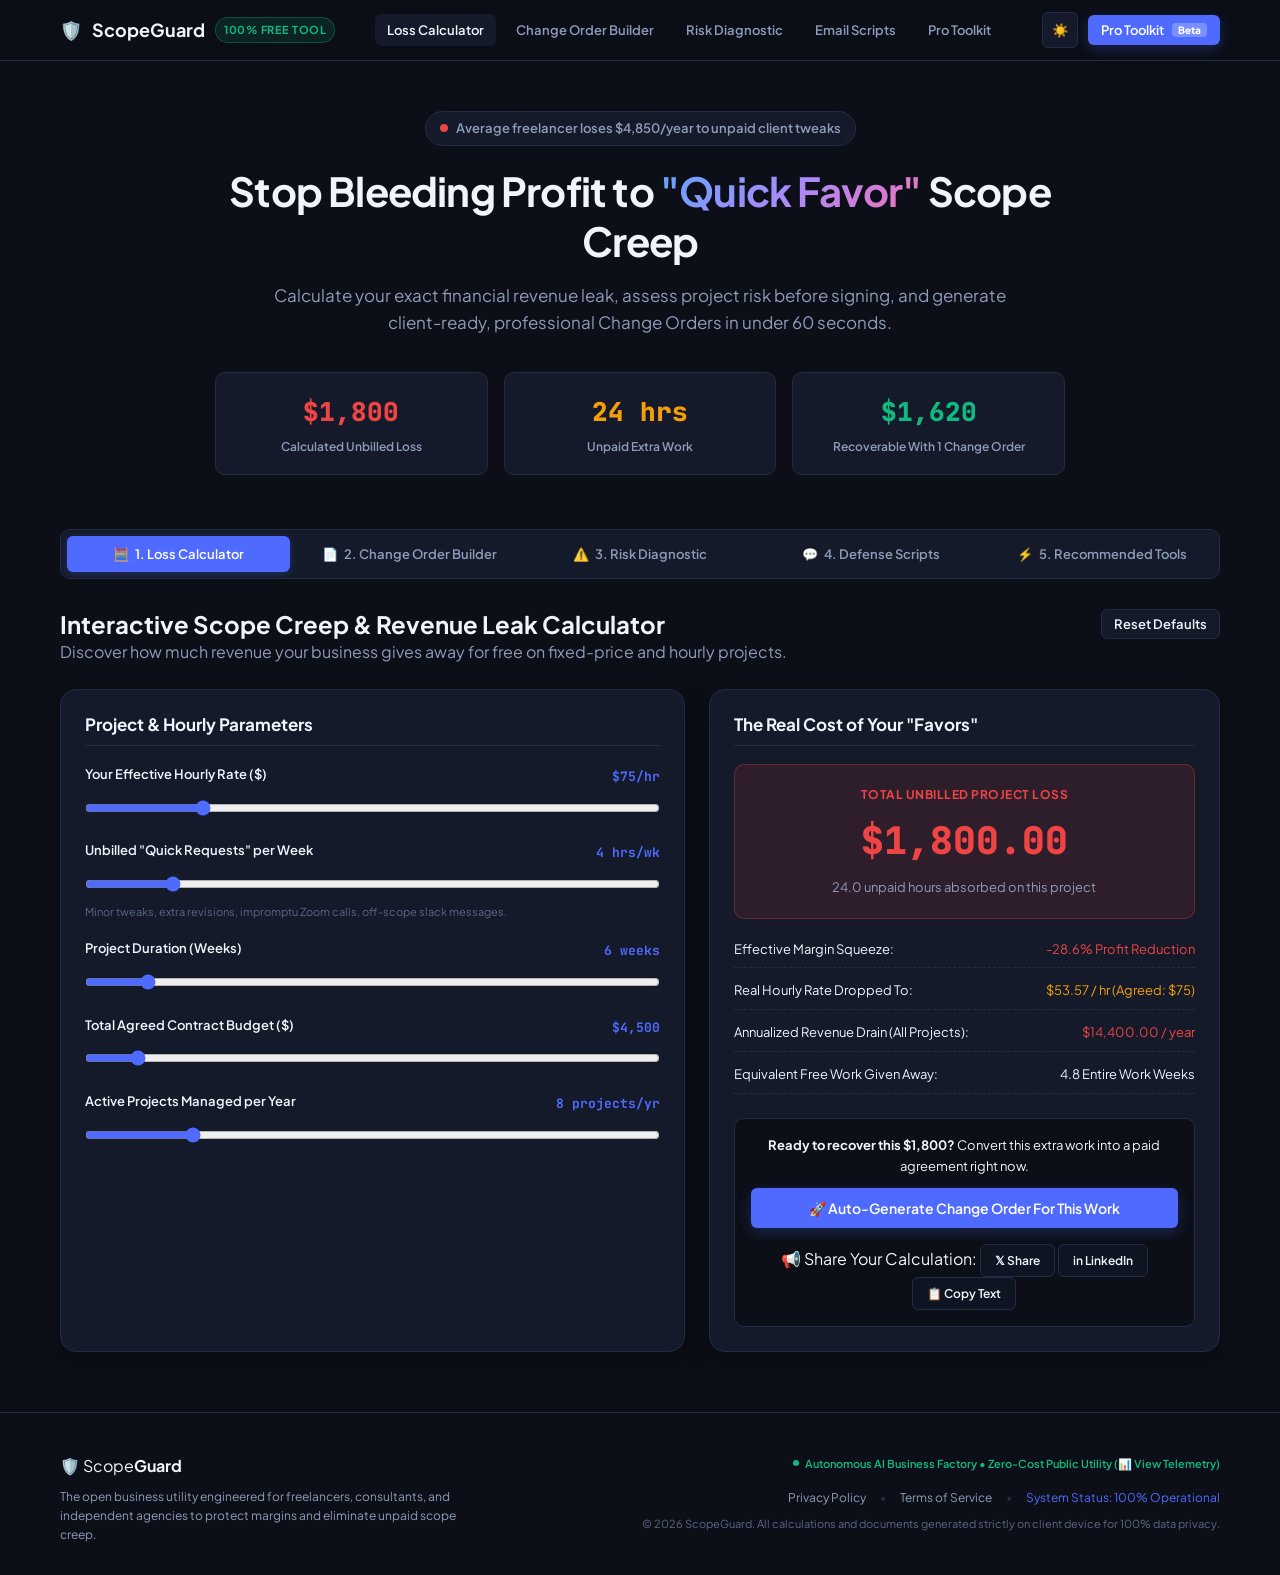
==== commit be0d5cf4: "feat(release): clean static SPA for Deploy Now Payments Later Beta - Remove /mo tier and convert  Li" ====
--- a/index.html
+++ b/index.html
@@ -92,8 +92,8 @@
           <span class="theme-icon">🌙</span>
         </button>
         <button class="btn btn-primary btn-sm" onclick="openProModal()">
-          <span>Unlock Pro</span>
-          <span class="hot-tag">$9</span>
+          <span>Pro Toolkit</span>
+          <span class="hot-tag" style="background:rgba(255,255,255,0.25); color:#fff; font-size:10px;">Beta</span>
         </button>
       </div>
     </div>
@@ -871,48 +871,33 @@
   <div class="modal-overlay" id="pro-modal">
     <div class="modal-card">
       <button class="modal-close" onclick="closeProModal()">✕</button>
-      <div class="modal-badge">SCOPEGUARD PRO</div>
+      <div class="modal-badge">SCOPEGUARD PRO — COMING SOON</div>
       <h2 class="modal-title">Never Lose Another Dollar to Unpaid Client Requests</h2>
-      <p class="modal-sub">Upgrade to the complete agency toolkit. One recovered change order pays for this 50x over.</p>
-
-      <div class="pricing-card-grid">
-        <div class="pricing-card">
-          <div class="tier-name">Monthly Pro</div>
-          <div class="tier-price">$9 <span>/ month</span></div>
+      <p class="modal-sub">ScopeGuard is currently in free public beta. Upgrade to the complete agency toolkit when Pro launches.</p>
+
+      <div class="pricing-card-grid pricing-card-single">
+        <div class="pricing-card highlighted-pricing">
+          <div class="popular-ribbon">EARLY ADOPTER VALUE</div>
+          <div class="tier-name">Lifetime Agency Pass</div>
+          <div class="tier-price">$29 <span>one-time (Planned)</span></div>
           <ul class="tier-perks">
             <li>✓ Unlimited Custom Change Orders</li>
             <li>✓ Custom Agency Branding & Logo on PDFs</li>
             <li>✓ 20+ Master Scope Defense Email Scripts</li>
             <li>✓ Full Master Services Agreement (MSA) Builder</li>
-            <li>✓ Cloud Project History & Local Vault</li>
-          </ul>
-          <button class="btn btn-outline btn-block" onclick="simulateCheckout('monthly_9')">
-            Subscribe for $9/mo
-          </button>
-        </div>
-
-        <div class="pricing-card highlighted-pricing">
-          <div class="popular-ribbon">BEST VALUE</div>
-          <div class="tier-name">Lifetime Agency Pass</div>
-          <div class="tier-price">$29 <span>one-time</span></div>
-          <ul class="tier-perks">
-            <li>✓ Everything in Monthly Pro</li>
             <li>✓ <strong>Lifetime Access</strong> (No Recurring Fees)</li>
             <li>✓ White-label Client Portal Ready</li>
-            <li>✓ Multi-Currency Support (USD, EUR, GBP, CAD)</li>
-            <li>✓ Priority Email Support</li>
+            <li>✓ Multi-Currency Support (USD, EUR, GBP, CAD, PKR)</li>
+            <li>✓ Priority Direct Support</li>
           </ul>
-          <button class="btn btn-primary btn-block" onclick="simulateCheckout('lifetime_29')">
-            Get Lifetime Pass ($29)
+          <button class="btn btn-secondary btn-block" disabled style="opacity:0.65; cursor:not-allowed;">
+            🔒 Pro — Coming Soon in v1.1
           </button>
-        </div>
-      </div>
-
-      <div class="coupon-row">
-        <input type="text" id="coupon-code" placeholder="Enter Promo Code (Try: AUTONOMOUS100)">
-        <button class="btn btn-secondary" onclick="applyCoupon()">Apply</button>
-      </div>
-      <div id="coupon-feedback"></div>
+          <p class="text-muted text-center" style="font-size:12px; margin-top:12px; margin-bottom:0;">
+            All core calculators, builders, and email templates are currently 100% free during Beta.
+          </p>
+        </div>
+      </div>
     </div>
   </div>
 
--- a/styles.css
+++ b/styles.css
@@ -171,6 +171,16 @@
 .btn-xs { padding: 4px 8px; font-size: 11px; }
 .btn-block { width: 100%; }
 
+.btn:disabled,
+.btn[disabled],
+.btn.disabled {
+  opacity: 0.6;
+  cursor: not-allowed !important;
+  pointer-events: none;
+  box-shadow: none !important;
+  transform: none !important;
+}
+
 .btn-icon {
   background: var(--bg-card);
   border: 1px solid var(--border-color);
@@ -937,6 +947,12 @@
   grid-template-columns: 1fr 1fr;
   gap: 20px;
   margin-bottom: 24px;
+}
+.pricing-card-single {
+  grid-template-columns: 1fr;
+  max-width: 480px;
+  margin-left: auto;
+  margin-right: auto;
 }
 .pricing-card {
   background: var(--bg-main);
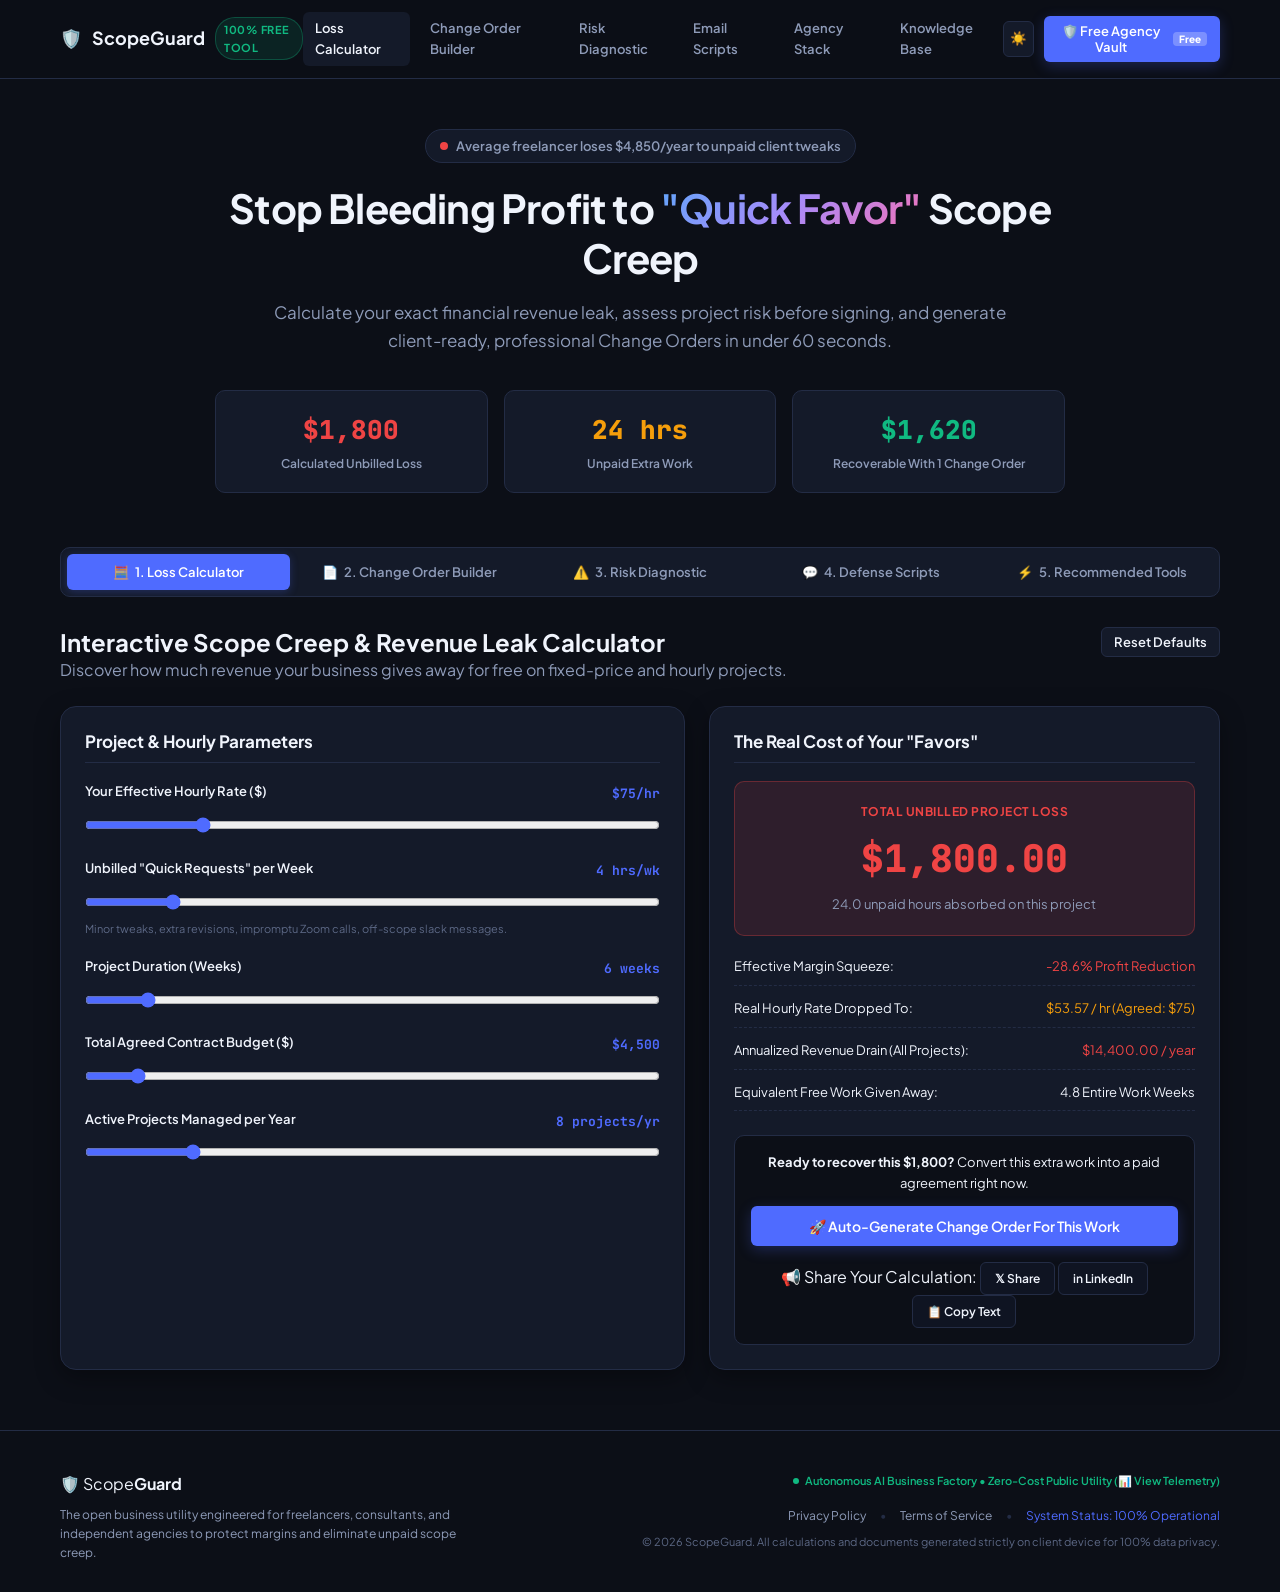
==== commit ea48ea55: "feat(seo): 100% free unlocked agency suite and authority knowledge base - Unlock all Pro features pe" ====
--- a/index.html
+++ b/index.html
@@ -12,55 +12,232 @@
   <meta property="og:type" content="website">
   <meta property="og:title" content="ScopeGuard — Stop Bleeding Revenue to Scope Creep">
   <meta property="og:description" content="Calculate your unbilled financial loss and generate legally sound Change Orders instantly. Built for freelancers and agencies.">
-  <meta property="og:url" content="https://scopeguard.app">
-
-  <!-- Schema.org Structured Data (WebApplication & FAQPage) -->
+  <meta property="og:url" content="https://scopeguard.app/">
+  <meta property="og:image" content="https://scopeguard.app/og-image.png">
+  <meta property="og:image:secure_url" content="https://scopeguard.app/og-image.png">
+  <meta property="og:image:width" content="1200">
+  <meta property="og:image:height" content="630">
+  <meta property="og:image:alt" content="ScopeGuard - Scope Creep Calculator and Change Order Protection Engine for Freelancers">
+  <meta property="og:site_name" content="ScopeGuard">
+  <meta property="og:locale" content="en_US">
+
+  <!-- Twitter / X Card Meta Tags -->
+  <meta name="twitter:card" content="summary_large_image">
+  <meta name="twitter:title" content="ScopeGuard — Stop Bleeding Revenue to Scope Creep">
+  <meta name="twitter:description" content="Calculate your unbilled scope creep financial loss and generate client-ready legal Change Orders in seconds. 100% free for freelancers and agencies.">
+  <meta name="twitter:image" content="https://scopeguard.app/og-image.png">
+  <meta name="twitter:image:alt" content="ScopeGuard - Scope Creep Calculator Dashboard Preview">
+  <meta name="twitter:site" content="@scopeguard">
+  <meta name="twitter:creator" content="@scopeguard">
+
+  <!-- Canonical, Hreflang & PWA/Mobile Theme -->
+  <link rel="canonical" href="https://scopeguard.app/">
+  <link rel="alternate" hreflang="en" href="https://scopeguard.app/">
+  <link rel="alternate" hreflang="x-default" href="https://scopeguard.app/">
+  <meta name="theme-color" content="#0c0f17">
+
+  <!-- SVG Favicon Data URI (Shield Icon) -->
+  <link rel="icon" type="image/svg+xml" href="data:image/svg+xml,<svg xmlns='http://www.w3.org/2000/svg' viewBox='0 0 24 24' fill='%236366f1'><path d='M12 1L3 5v6c0 5.55 3.84 10.74 9 12 5.16-1.26 9-6.45 9-12V5l-9-4zm0 10.99h7c-.53 4.12-3.28 7.79-7 8.94V12H5V6.3l7-3.11v8.8z'/></svg>">
+
+  <!-- Schema.org Structured Data (WebApplication, SoftwareApplication, HowTo, FAQPage, BreadcrumbList) -->
   <script type="application/ld+json">
-  [
-    {
-      "@context": "https://schema.org",
-      "@type": "WebApplication",
-      "name": "ScopeGuard",
-      "applicationCategory": "BusinessApplication",
-      "operatingSystem": "All",
-      "offers": {
-        "@type": "Offer",
-        "price": "0.00",
-        "priceCurrency": "USD"
+  {
+    "@context": "https://schema.org",
+    "@graph": [
+      {
+        "@type": "WebApplication",
+        "@id": "https://scopeguard.app/#webapp",
+        "name": "ScopeGuard",
+        "alternateName": "Scope Creep Calculator",
+        "url": "https://scopeguard.app/",
+        "applicationCategory": "BusinessApplication",
+        "applicationSubCategory": "Project Management Tool",
+        "operatingSystem": "Any",
+        "browserRequirements": "Requires JavaScript. Requires HTML5.",
+        "offers": {
+          "@type": "Offer",
+          "price": "0",
+          "priceCurrency": "USD",
+          "availability": "https://schema.org/InStock"
+        },
+        "description": "Free scope creep loss calculator, project risk diagnostic, and automated freelance change order generator. Protect your agency margins with instant Change Order documents.",
+        "featureList": [
+          "Scope Creep Loss Calculator",
+          "Change Order Builder",
+          "Risk Diagnostic Quiz",
+          "Email Defense Scripts",
+          "Client-Side Privacy Processing"
+        ],
+        "screenshot": "https://scopeguard.app/og-image.png",
+        "author": {
+          "@type": "Organization",
+          "name": "Autonomous AI Business Factory"
+        },
+        "datePublished": "2026-09-20",
+        "inLanguage": "en-US"
       },
-      "description": "Scope creep loss calculator, project risk diagnostic, and automated freelance change order generator."
-    },
-    {
-      "@context": "https://schema.org",
-      "@type": "FAQPage",
-      "mainEntity": [
-        {
-          "@type": "Question",
-          "name": "What is scope creep in freelance and agency projects?",
-          "acceptedAnswer": {
-            "@type": "Answer",
-            "text": "Scope creep refers to unapproved, gradual expansions in project requirements, deliverables, or revision rounds beyond the original agreed Statement of Work (SOW) without a corresponding increase in budget or timeline."
+      {
+        "@type": "SoftwareApplication",
+        "@id": "https://scopeguard.app/#software",
+        "name": "ScopeGuard Change Order Generator",
+        "applicationCategory": "FinanceApplication",
+        "operatingSystem": "Web Browser",
+        "offers": {
+          "@type": "Offer",
+          "price": "0",
+          "priceCurrency": "USD"
+        },
+        "aggregateRating": {
+          "@type": "AggregateRating",
+          "ratingValue": "4.8",
+          "ratingCount": "127",
+          "bestRating": "5",
+          "worstRating": "1"
+        },
+        "softwareVersion": "1.0.0",
+        "releaseNotes": "Initial public release with calculator, change order builder, and risk diagnostic."
+      },
+      {
+        "@type": "HowTo",
+        "@id": "https://scopeguard.app/#howto",
+        "name": "How to Create a Freelance Change Order for Out-of-Scope Work",
+        "description": "Step-by-step guide to generating a professional Change Order amendment for scope creep requests.",
+        "totalTime": "PT2M",
+        "step": [
+          {
+            "@type": "HowToStep",
+            "position": 1,
+            "name": "Calculate Scope Creep Loss",
+            "text": "Use the Loss Calculator to determine unbilled hours and revenue drain from client requests.",
+            "url": "https://scopeguard.app/#calculator"
+          },
+          {
+            "@type": "HowToStep",
+            "position": 2,
+            "name": "Enter Client and Project Details",
+            "text": "Input client name, project title, and change order reference number in the Builder.",
+            "url": "https://scopeguard.app/#change-order"
+          },
+          {
+            "@type": "HowToStep",
+            "position": 3,
+            "name": "Define Out-of-Scope Work",
+            "text": "Describe the specific additional deliverables or features requested beyond the original SOW."
+          },
+          {
+            "@type": "HowToStep",
+            "position": 4,
+            "name": "Set Pricing and Terms",
+            "text": "Specify fixed fee or hourly billing, timeline extension, revision caps, and payment terms."
+          },
+          {
+            "@type": "HowToStep",
+            "position": 5,
+            "name": "Generate and Export Document",
+            "text": "Preview the live Change Order document and export as PDF, print, or copy as Markdown for client delivery."
           }
-        },
-        {
-          "@type": "Question",
-          "name": "How much does scope creep cost the average freelancer?",
-          "acceptedAnswer": {
-            "@type": "Answer",
-            "text": "Industry data shows the average full-time freelancer loses $4,850 to $14,400 annually in unbilled hours absorbed as 'quick favors' and unpaid revision overruns."
+        ],
+        "tool": {
+          "@type": "HowToTool",
+          "name": "ScopeGuard Change Order Builder"
+        }
+      },
+      {
+        "@type": "FAQPage",
+        "@id": "https://scopeguard.app/#faq",
+        "mainEntity": [
+          {
+            "@type": "Question",
+            "name": "What is scope creep in freelance and agency projects?",
+            "acceptedAnswer": {
+              "@type": "Answer",
+              "text": "Scope creep refers to unapproved, gradual expansions in project requirements, deliverables, or revision rounds beyond the original agreed Statement of Work (SOW) without a corresponding increase in budget or timeline."
+            }
+          },
+          {
+            "@type": "Question",
+            "name": "How much does scope creep cost the average freelancer?",
+            "acceptedAnswer": {
+              "@type": "Answer",
+              "text": "Industry data shows the average full-time freelancer loses $4,850 to $14,400 annually in unbilled hours absorbed as 'quick favors' and unpaid revision overruns."
+            }
+          },
+          {
+            "@type": "Question",
+            "name": "What is a Change Order and why is it legally essential?",
+            "acceptedAnswer": {
+              "@type": "Answer",
+              "text": "A Change Order is a formal written amendment to an existing contract specifying new deliverables, associated fees, timeline extensions, and payment terms, protecting both provider and client from scope disputes."
+            }
+          },
+          {
+            "@type": "Question",
+            "name": "How do I tell a client their request is out of scope without offending them?",
+            "acceptedAnswer": {
+              "@type": "Answer",
+              "text": "Validate their idea first, then provide two constructive options: queue the feature for Phase 2 post-launch, or execute a fast Change Order with defined pricing and timeline adjustments. This positions you as protecting their launch date rather than being difficult."
+            }
+          },
+          {
+            "@type": "Question",
+            "name": "Does ScopeGuard store or upload my confidential client data?",
+            "acceptedAnswer": {
+              "@type": "Answer",
+              "text": "No. ScopeGuard operates with 100% privacy-first client-side data processing. All calculations, client names, project specs, and generated documents execute exclusively in your browser's local memory with zero external transmission."
+            }
           }
-        },
-        {
-          "@type": "Question",
-          "name": "What is a Change Order and why is it legally essential?",
-          "acceptedAnswer": {
-            "@type": "Answer",
-            "text": "A Change Order is a formal written amendment to an existing contract specifying new deliverables, associated fees, timeline extensions, and payment terms, protecting both provider and client."
+        ]
+      },
+      {
+        "@type": "BreadcrumbList",
+        "@id": "https://scopeguard.app/#breadcrumb",
+        "itemListElement": [
+          {
+            "@type": "ListItem",
+            "position": 1,
+            "name": "Home",
+            "item": "https://scopeguard.app/"
+          },
+          {
+            "@type": "ListItem",
+            "position": 2,
+            "name": "Loss Calculator",
+            "item": "https://scopeguard.app/#calculator"
+          },
+          {
+            "@type": "ListItem",
+            "position": 3,
+            "name": "Change Order Builder",
+            "item": "https://scopeguard.app/#change-order"
+          },
+          {
+            "@type": "ListItem",
+            "position": 4,
+            "name": "Risk Diagnostic",
+            "item": "https://scopeguard.app/#risk-quiz"
+          },
+          {
+            "@type": "ListItem",
+            "position": 5,
+            "name": "Email Scripts",
+            "item": "https://scopeguard.app/#scripts"
+          },
+          {
+            "@type": "ListItem",
+            "position": 6,
+            "name": "Agency Stack",
+            "item": "https://scopeguard.app/#toolkit"
+          },
+          {
+            "@type": "ListItem",
+            "position": 7,
+            "name": "Knowledge Base",
+            "item": "https://scopeguard.app/#knowledge-base"
           }
-        }
-      ]
-    }
-  ]
+        ]
+      }
+    ]
+  }
   </script>
 
   <link rel="stylesheet" href="styles.css">
@@ -84,16 +261,17 @@
         <a href="#change-order" class="nav-link" data-tab="co-view">Change Order Builder</a>
         <a href="#risk-quiz" class="nav-link" data-tab="quiz-view">Risk Diagnostic</a>
         <a href="#scripts" class="nav-link" data-tab="scripts-view">Email Scripts</a>
-        <a href="#pricing" class="nav-link" data-tab="pro-view">Pro Toolkit</a>
+        <a href="#toolkit" class="nav-link" data-tab="affiliate-view">Agency Stack</a>
+        <a href="#knowledge-base" class="nav-link">Knowledge Base</a>
       </div>
 
       <div class="nav-actions">
         <button id="theme-toggle" class="btn-icon" title="Toggle Theme" aria-label="Toggle Theme">
           <span class="theme-icon">🌙</span>
         </button>
-        <button class="btn btn-primary btn-sm" onclick="openProModal()">
-          <span>Pro Toolkit</span>
-          <span class="hot-tag" style="background:rgba(255,255,255,0.25); color:#fff; font-size:10px;">Beta</span>
+        <button class="btn btn-primary btn-sm" onclick="openVaultModal()">
+          <span>🛡️ Free Agency Vault</span>
+          <span class="hot-tag" style="background:rgba(255,255,255,0.25); color:#fff; font-size:10px;">Free</span>
         </button>
       </div>
     </div>
@@ -239,6 +417,21 @@
             </div>
           </div>
 
+          <!-- Contextual Loss-Based Recommendation Alert (Triggered when projectLoss >= $5,000) -->
+          <div id="loss-recommendation-alert" class="loss-alert-card" style="display: none; opacity: 0; margin-top: 16px;">
+            <div class="alert-icon">⚠️</div>
+            <div class="alert-content">
+              <div class="alert-title">Critical Revenue Alert: <span id="alert-loss-amount">$0</span> at Risk</div>
+              <div class="alert-body">
+                Your calculated project loss exceeds <strong>$5,000</strong>. At this scale, manual tracking fails. You urgently need automated time-tracking and legally binding electronic signatures to protect your margins.
+              </div>
+              <div class="alert-actions">
+                <button class="btn btn-primary btn-sm" onclick="scrollToCategory('time-tracking')">View Recommended Protection Stack →</button>
+                <button class="btn btn-secondary btn-sm" onclick="dismissLossAlert()">Dismiss</button>
+              </div>
+            </div>
+          </div>
+
           <div class="action-box">
             <p><strong>Ready to recover this $1,800?</strong> Convert this extra work into a paid agreement right now.</p>
             <button class="btn btn-primary btn-block" onclick="transferToChangeOrder()">
@@ -271,11 +464,14 @@
         <div class="btn-group">
           <button class="btn btn-secondary btn-sm" onclick="saveDraftJSON()" title="Export JSON Draft">💾 Save Draft</button>
           <button class="btn btn-secondary btn-sm" onclick="triggerLoadDraftJSON()" title="Load JSON Draft">📂 Load Draft</button>
-          <input type="file" id="draft-file-input" accept=".json" style="display:none" onchange="handleDraftFileSelect(event)">
+          <input type="file" id="draft-file-input" accept=".json" style="display:none" aria-label="Upload Change Order JSON draft" onchange="handleDraftFileSelect(event)">
           <button class="btn btn-secondary btn-sm" onclick="loadSampleChangeOrder()">Sample Data</button>
           <button class="btn btn-secondary btn-sm" onclick="clearChangeOrderForm()">Clear</button>
         </div>
       </div>
+
+      <!-- Quick-Load Industry Templates Selector -->
+      <div id="industry-template-selector" style="margin-bottom: 24px;"></div>
 
       <div class="builder-layout">
         <!-- Form Inputs -->
@@ -494,12 +690,16 @@
       <div class="panel-header">
         <div>
           <h2>Project Scope Risk Diagnostic (Pre-Signing Audit)</h2>
-          <p class="text-muted">Evaluate any prospective client project across 8 critical risk dimensions before signing a contract.</p>
-        </div>
-        <button class="btn btn-secondary btn-sm" onclick="resetRiskQuiz()">Reset Quiz</button>
-      </div>
-
-      <div class="quiz-container card">
+          <p class="text-muted">Evaluate any prospective client project before signing a contract.</p>
+        </div>
+        <div class="risk-diagnostic-toggle-group">
+          <button class="btn btn-secondary btn-sm risk-toggle-btn active" onclick="toggleRiskDiagnosticVersion('legacy')">8-Question Quiz (Legacy)</button>
+          <button class="btn btn-secondary btn-sm risk-toggle-btn" onclick="toggleRiskDiagnosticVersion('v2')">12-Dimension Analysis (v2.0)</button>
+        </div>
+      </div>
+
+      <!-- Legacy 8-Question Quiz -->
+      <div id="legacy-quiz-container" class="quiz-container card">
         <div class="quiz-questions" id="quiz-questions-box">
           <!-- Dynamically injected via JS -->
         </div>
@@ -524,6 +724,13 @@
           <button class="btn btn-primary mt-3" onclick="loadQuizClausesToChangeOrder()">
             📄 Pre-fill Change Order Builder with These Safeguards
           </button>
+        </div>
+      </div>
+
+      <!-- v2.0 12-Dimension Risk Diagnostic -->
+      <div id="v2-diagnostic-container" class="card" style="display:none;">
+        <div id="risk-diagnostic-v2-container">
+          <!-- Dynamically rendered by risk-diagnostic-v2.js -->
         </div>
       </div>
     </section>
@@ -690,48 +897,214 @@
         </div>
       </div>
 
+      <!-- FTC Compliance & Editorial Standards Banner -->
+      <div class="ftc-disclosure-banner">
+        <div class="disclosure-icon">⚖️</div>
+        <div class="disclosure-text">
+          <strong>FTC Compliance & Editorial Transparency:</strong> ScopeGuard recommends independent third-party software products based on rigor, user utility, and workflow integration. When you click our partner links to create an account or purchase a subscription, ScopeGuard may receive affiliate compensation at zero additional cost to you. We only recommend tools that directly resolve revenue leakage, out-of-scope disputes, and contract management overhead.
+        </div>
+      </div>
+
+      <!-- 4-Pillar Freelance & Agency Productivity Stack -->
+      <div class="toolkit-pillars-grid">
+        <div class="pillar-category" id="category-time-tracking" onclick="scrollToCategory('time-tracking')" style="cursor: pointer;">
+          <div class="pillar-header">
+            <span class="pillar-icon">⏱️</span>
+            <h4 class="pillar-title">1. Time & Leak Tracking</h4>
+          </div>
+          <p class="pillar-desc">Capture every unbilled client tweak, Slack message, and emergency Zoom consultation with proof logs.</p>
+        </div>
+
+        <div class="pillar-category" id="category-contracts" onclick="scrollToCategory('contracts')" style="cursor: pointer;">
+          <div class="pillar-header">
+            <span class="pillar-icon">📜</span>
+            <h4 class="pillar-title">2. Contracts & OS</h4>
+          </div>
+          <p class="pillar-desc">Ironclad master service agreements, automated milestone billing, and lawyer-vetted freelance terms.</p>
+        </div>
+
+        <div class="pillar-category" id="category-esign" onclick="scrollToCategory('esign')" style="cursor: pointer;">
+          <div class="pillar-header">
+            <span class="pillar-icon">✍️</span>
+            <h4 class="pillar-title">3. E-Signatures</h4>
+          </div>
+          <p class="pillar-desc">ESIGN and UETA legally binding audit trails for Change Order authorization before extra work starts.</p>
+        </div>
+
+        <div class="pillar-category" id="category-proposals" onclick="scrollToCategory('proposals')" style="cursor: pointer;">
+          <div class="pillar-header">
+            <span class="pillar-icon">💳</span>
+            <h4 class="pillar-title">4. Invoicing & Billing</h4>
+          </div>
+          <p class="pillar-desc">Instant 1-click Change Order payment links, auto-reconciliation, and multi-currency payment gates.</p>
+        </div>
+      </div>
+
+      <!-- Enhanced Tools Grid -->
       <div class="tools-grid">
-        <div class="tool-card">
-          <div class="tool-badge">Essential Invoicing</div>
+        <!-- Stripe -->
+        <div class="tool-card" id="tool-stripe">
+          <div class="tool-badge">Essential Invoicing & Payments</div>
           <h3>Stripe Invoicing & Billing</h3>
           <p>Get paid on Change Orders instantly with auto-reconciliation, credit card payments, and ACH bank transfers.</p>
           <ul class="tool-features">
-            <li>✓ 1-Click invoice links for Change Orders</li>
-            <li>✓ Automated late payment reminders</li>
-            <li>✓ Global currency acceptance</li>
+            <li>1-Click invoice links for Change Orders</li>
+            <li>Automated late payment reminders & dunning</li>
+            <li>135+ global currencies and local payment methods</li>
           </ul>
-          <a href="https://stripe.com" target="_blank" rel="noopener noreferrer" class="btn btn-outline btn-block" onclick="trackAffiliateClick('Stripe')">
+          <div class="tool-pricing">Free to start • 2.9% + 30¢ per transaction</div>
+          <a href="https://stripe.com" target="_blank" rel="noopener noreferrer" class="btn btn-outline btn-block" onclick="trackAffiliateClickEnhanced('Stripe Invoicing', 'invoicing')">
             Visit Stripe Invoicing →
           </a>
         </div>
 
-        <div class="tool-card popular-tool">
-          <div class="tool-badge badge-hot">All-in-One Freelance Suite</div>
+        <!-- Bonsai -->
+        <div class="tool-card popular-tool" id="tool-bonsai">
+          <div class="tool-badge badge-hot">All-in-One Freelance OS</div>
           <h3>Bonsai / HoneyBook Contract OS</h3>
-          <p>Ironclad freelance contracts, integrated electronic signatures, and milestone change order management.</p>
+          <p>Ironclad freelance contracts, integrated electronic signatures, and milestone change order management in one dashboard.</p>
           <ul class="tool-features">
-            <li>✓ Lawyer-vetted contract templates</li>
-            <li>✓ Integrated e-signatures on any device</li>
-            <li>✓ Auto-escrow milestone payments</li>
+            <li>Lawyer-vetted contract templates for 50+ industries</li>
+            <li>Integrated e-signatures with legally binding audit log</li>
+            <li>Auto-escrow milestone payments & retainer tracking</li>
           </ul>
-          <a href="https://www.hellobonsai.com" target="_blank" rel="noopener noreferrer" class="btn btn-primary btn-block" onclick="trackAffiliateClick('Bonsai')">
+          <div class="tool-pricing">From $21/mo • Free 14-day trial (No card required)</div>
+          <a href="https://www.hellobonsai.com" target="_blank" rel="noopener noreferrer" class="btn btn-primary btn-block" onclick="trackAffiliateClickEnhanced('Bonsai Suite', 'contracts')">
             Try Free Contract Suite →
           </a>
         </div>
 
-        <div class="tool-card">
+        <!-- Toggl Track -->
+        <div class="tool-card" id="tool-toggl">
           <div class="tool-badge">Time & Leak Tracking</div>
           <h3>Toggl Track / Clockify</h3>
-          <p>Track unbilled client requests and out-of-scope revisions effortlessly to prove exact hours spent.</p>
+          <p>Track unbilled client requests and out-of-scope revisions effortlessly with 1-click timers to prove exact hours spent.</p>
           <ul class="tool-features">
-            <li>✓ 1-Click timer for out-of-scope tasks</li>
-            <li>✓ Exportable client proof reports</li>
-            <li>✓ Team billable rate tracking</li>
+            <li>1-Click timer for out-of-scope tasks & micro-requests</li>
+            <li>Exportable client proof reports & audit summaries</li>
+            <li>Billable vs non-billable project rate analytics</li>
           </ul>
-          <a href="https://toggl.com/track/" target="_blank" rel="noopener noreferrer" class="btn btn-outline btn-block" onclick="trackAffiliateClick('Toggl')">
+          <div class="tool-pricing">Free tier available • Pro from $9/user/mo</div>
+          <a href="https://toggl.com/track/" target="_blank" rel="noopener noreferrer" class="btn btn-outline btn-block" onclick="trackAffiliateClickEnhanced('Toggl Track', 'time-tracking')">
             Get Free Time Tracker →
           </a>
         </div>
+      </div>
+
+      <!-- Comprehensive Comparison Matrix: ScopeGuard vs Full CRM Platforms -->
+      <div class="comparison-matrix-card mt-5">
+        <div class="matrix-header">
+          <h3>Why ScopeGuard + Lightweight Tools Beat Heavy Enterprise CRMs</h3>
+          <p>Enterprise platforms charge $50–$300/mo and take weeks to configure. Here is why specialized freelancers and boutique agencies pair ScopeGuard with focused tools.</p>
+        </div>
+
+        <div class="comparison-table-wrapper">
+          <table class="comparison-table">
+            <thead>
+              <tr>
+                <th class="feature-col">Feature / Capability</th>
+                <th class="scopeguard-col">
+                  <div class="tool-logo-cell">
+                    <span class="brand-icon">🛡️</span>
+                    <strong>ScopeGuard</strong> (Free)
+                  </div>
+                </th>
+                <th>
+                  <div class="tool-logo-cell">
+                    <span class="brand-icon">💼</span>
+                    <strong>Bonsai / HoneyBook</strong>
+                  </div>
+                </th>
+                <th>
+                  <div class="tool-logo-cell">
+                    <span class="brand-icon">🏢</span>
+                    <strong>HubSpot / Salesforce</strong>
+                  </div>
+                </th>
+              </tr>
+            </thead>
+            <tbody>
+              <tr>
+                <td><strong>Setup Time</strong></td>
+                <td class="has-feature">⚡ 0 seconds (Instant SPA)</td>
+                <td class="partial-feature">⏱️ 15–30 minutes</td>
+                <td class="no-feature">⏳ 2–6 weeks onboarding</td>
+              </tr>
+              <tr>
+                <td><strong>Monthly Cost</strong></td>
+                <td class="has-feature">💰 $0.00 (100% Free)</td>
+                <td class="partial-feature">💵 $21 – $79 / month</td>
+                <td class="no-feature">💸 $50 – $300+ / user / mo</td>
+              </tr>
+              <tr>
+                <td><strong>Account / Login Required</strong></td>
+                <td class="has-feature">🔒 None (100% Privacy)</td>
+                <td class="partial-feature">🔑 Required</td>
+                <td class="no-feature">🔑 Heavy OAuth & SSO</td>
+              </tr>
+              <tr>
+                <td><strong>Scope Creep Calculation</strong></td>
+                <td class="has-feature">✓ Real-time dynamic math</td>
+                <td class="no-feature">✗ Not supported</td>
+                <td class="no-feature">✗ Requires custom formula</td>
+              </tr>
+              <tr>
+                <td><strong>1-Click Change Order PDF</strong></td>
+                <td class="has-feature">✓ Vector print engine</td>
+                <td class="has-feature">✓ Built-in contract module</td>
+                <td class="partial-feature">⚡ Requires CPQ / Add-on</td>
+              </tr>
+              <tr>
+                <td><strong>Client Negotiation Scripts</strong></td>
+                <td class="has-feature">✓ 10 battle-tested scripts</td>
+                <td class="no-feature">✗ None</td>
+                <td class="no-feature">✗ None</td>
+              </tr>
+              <tr>
+                <td><strong>12-Dimension Risk Diagnostic</strong></td>
+                <td class="has-feature">✓ 0-100 Weighted scoring</td>
+                <td class="no-feature">✗ None</td>
+                <td class="no-feature">✗ None</td>
+              </tr>
+              <tr>
+                <td><strong>Client Privacy & Zero-Tracking</strong></td>
+                <td class="has-feature">🛡️ 100% Client-side local</td>
+                <td class="partial-feature">☁️ Cloud stored</td>
+                <td class="no-feature">☁️ Multi-tenant cloud DB</td>
+              </tr>
+            </tbody>
+          </table>
+        </div>
+
+        <div class="matrix-verdict">
+          <div class="verdict-box verdict-scopeguard">
+            <h4>When to Use ScopeGuard:</h4>
+            <ul>
+              <li>You need an instant Change Order or calculation in under 60 seconds.</li>
+              <li>You refuse to put private client project finances on external cloud databases.</li>
+              <li>You need tactical email scripts to say "no" to clients without burning bridges.</li>
+              <li>You want zero monthly subscription fees and zero signup friction.</li>
+            </ul>
+          </div>
+          <div class="verdict-box verdict-crm">
+            <h4>When to Add Paid Stack Tools:</h4>
+            <ul>
+              <li>You manage 5+ team members and need centralized automated timesheet approvals.</li>
+              <li>You need automated recurring retainer billing and direct credit card merchant processing.</li>
+              <li>You require automated multi-party contract signatures with legally certified cloud audit trails.</li>
+            </ul>
+          </div>
+        </div>
+
+        <div style="text-align: center; margin-top: 20px;">
+          <button class="btn btn-secondary btn-sm" onclick="copyComparisonMatrix()">📋 Copy Comparison Matrix to Clipboard</button>
+        </div>
+      </div>
+
+      <div class="affiliate-footer-disclosure mt-4 text-center">
+        <p class="text-muted" style="font-size: 12px; margin: 0;">
+          Transparency Note: ScopeGuard participates in partner programs. When you click links and register for external tools, we may earn an affiliate commission at no extra charge to you. This funds our continuous open development and keeps ScopeGuard 100% free and private.
+        </p>
       </div>
 
       <!-- Lead Magnet Newsletter Box -->
@@ -747,6 +1120,8 @@
           </form>
           <small class="text-muted">Zero spam. Unsubscribe anytime with 1 click.</small>
         </div>
+      </div>
+
       <!-- SEO Knowledge Base / FAQ Section -->
       <section class="faq-section mt-5">
         <div class="panel-header">
@@ -757,25 +1132,126 @@
         </div>
 
         <div class="faq-grid">
-          <div class="card faq-card">
-            <h3 class="faq-question">❓ What is scope creep and why does it destroy agency margins?</h3>
-            <p class="faq-answer">Scope creep happens when clients request additional revisions, small feature tweaks, or expanded deliverables without paying for the extra time. Over a typical 6-week project, just 4 unbilled hours per week leads to 24 unbilled hours—eroding 20% to 35% of your expected profit margin.</p>
-          </div>
-
-          <div class="card faq-card">
-            <h3 class="faq-question">❓ What makes a Change Order legally binding?</h3>
+          <details class="faq-card" open>
+            <summary class="faq-question">What is scope creep in freelance and agency projects?</summary>
+            <p class="faq-answer">Scope creep refers to unapproved, gradual expansions in project requirements, deliverables, or revision rounds beyond the original agreed Statement of Work (SOW) without a corresponding increase in budget or timeline. Over a typical 6-week project, just 4 unbilled hours per week leads to 24 unbilled hours—eroding 20% to 35% of your expected profit margin.</p>
+          </details>
+
+          <details class="faq-card" open>
+            <summary class="faq-question">How much does scope creep cost the average freelancer?</summary>
+            <p class="faq-answer">Industry research shows that full-time independent consultants, freelancers, and small digital agencies lose an average of $4,850 to $14,400 annually in unbilled hours absorbed as "quick favors" and informal revision overruns.</p>
+          </details>
+
+          <details class="faq-card" open>
+            <summary class="faq-question">What is a Change Order and why is it legally essential?</summary>
             <p class="faq-answer">A Change Order is an amendment to your primary Master Services Agreement (MSA) or Statement of Work (SOW). To be legally binding, it must clearly describe the specific new deliverables, list the exact compensation (fixed fee or hourly), define the timeline impact, and be countersigned (or confirmed in writing) by an authorized client representative.</p>
-          </div>
-
-          <div class="card faq-card">
-            <h3 class="faq-question">❓ How do I tell a client their request is out of scope without offending them?</h3>
+          </details>
+
+          <details class="faq-card" open>
+            <summary class="faq-question">How do I tell a client their request is out of scope without offending them?</summary>
             <p class="faq-answer">Always validate their idea first, then give them two constructive choices: <em>"That's a great feature. We can either queue it for Phase 2 right after launch so we don't delay your release date, or execute a fast Change Order to add it to the current milestone for $XXX and +3 days."</em> This positions you as a professional protecting their launch date rather than being difficult.</p>
-          </div>
-
-          <div class="card faq-card">
-            <h3 class="faq-question">❓ Does ScopeGuard store or upload my client data?</h3>
-            <p class="faq-answer">No. ScopeGuard is 100% client-side. All calculations, client names, project specs, and generated documents run exclusively in your browser's local memory. Nothing is ever sent to external cloud servers, guaranteeing complete client confidentiality.</p>
-          </div>
+          </details>
+
+          <details class="faq-card" open>
+            <summary class="faq-question">Does ScopeGuard store or upload my confidential client data?</summary>
+            <p class="faq-answer">No. ScopeGuard operates with 100% privacy-first client-side data processing. All calculations, client names, project specs, and generated documents run exclusively in your browser's local memory. Nothing is ever sent to external cloud servers, guaranteeing complete client confidentiality.</p>
+          </details>
+        </div>
+      </section>
+
+      <!-- Authority Guides & Knowledge Base -->
+      <section class="authority-guides-section" id="knowledge-base">
+        <div class="panel-header">
+          <div>
+            <h2>📚 Scope Defense Knowledge Base & Authority Guides</h2>
+            <p class="text-muted">Master operational contract defense, mathematical margin protection, and client communication protocols.</p>
+          </div>
+        </div>
+
+        <div class="guides-grid">
+          <!-- Guide 1 -->
+          <article class="guide-card">
+            <div class="guide-header">
+              <h3 class="guide-title">1. The Definitive Guide to Preventing Scope Creep in Client Engagements</h3>
+              <span class="guide-badge">Strategy & Contract Defense</span>
+            </div>
+            <div class="guide-body">
+              <p>
+                <strong>The Micro-Expansion Trap:</strong> Scope creep rarely arrives as a massive, obvious project overhaul. Instead, it manifests through dozens of innocuous micro-requests: <em>"Can we quickly swap this layout?"</em>, <em>"Could you connect just one more analytics dashboard?"</em>, or <em>"Let's add another review round with the VP."</em> Individually, each favor takes 45–90 minutes. Cumulatively, they quietly destroy project profitability.
+              </p>
+              <div class="guide-highlight-box">
+                <strong>The Effective Hourly Rate (EHR) Dilution Formula:</strong><br>
+                <code>Effective Hourly Rate = Total Contract Fixed Fee ÷ (Agreed Base Hours + Unbilled Scope Creep Hours)</code><br>
+                <em>Example:</em> On a $5,000 fixed-price engagement estimated at 60 hours ($83.33/hr), absorbing just 36 unbilled hours of client tweaks drops your real earning power to <strong>$52.08/hr</strong>—a devastating <strong>37.5% profit margin collapse</strong>.
+              </div>
+              <p>
+                <strong>The 3 Structural SOW Defenses:</strong>
+              </p>
+              <ul>
+                <li><strong>Strict Revision Caps:</strong> Explicitly specify that the contract includes exactly two (2) consolidated rounds of feedback per milestone. Additional iterations require a formal hourly addendum.</li>
+                <li><strong>Client Turnaround SLA:</strong> Mandate that client reviews must be returned within three (3) business days, or the project delivery timeline automatically extends day-for-day.</li>
+                <li><strong>Phase-Gate Sign-Offs:</strong> Once wireframes or core architecture are approved in writing, subsequent structural changes automatically trigger an out-of-scope Change Order.</li>
+              </ul>
+            </div>
+          </article>
+
+          <!-- Guide 2 -->
+          <article class="guide-card">
+            <div class="guide-header">
+              <h3 class="guide-title">2. How to Draft and Execute Legally Enforceable Change Orders</h3>
+              <span class="guide-badge">Legal & Workflow Operations</span>
+            </div>
+            <div class="guide-body">
+              <p>
+                A Change Order is a binding amendment to an existing Master Services Agreement (MSA) or Statement of Work (SOW). Without a structured Change Order, oral promises or casual Slack messages leave service providers vulnerable to payment disputes, invoice deductions, and project delays.
+              </p>
+              <div class="guide-highlight-box">
+                <strong>The 4 Non-Negotiable Pillars of an Enforceable Change Order:</strong>
+                <ol style="margin: 8px 0 0 20px; padding: 0;">
+                  <li><strong>Clear Scope Delta:</strong> Precise, unambiguous itemization of what is being added, modified, or removed.</li>
+                  <li><strong>Financial Adjustment:</strong> Exact fee adjustment—either a fixed lump-sum addendum or estimated billable hours at a specified rate.</li>
+                  <li><strong>Schedule & Deadline Impact:</strong> Explicit calendar extension added to the final milestone delivery date.</li>
+                  <li><strong>Dual Written Authorization:</strong> Mutual signatures or formal digital confirmation prior to work commencement.</li>
+                </ol>
+              </div>
+              <p>
+                <strong>The 60-Second Change Order Workflow with ScopeGuard:</strong>
+              </p>
+              <ol>
+                <li>Select one of ScopeGuard's 6 pre-configured industry presets (Web Dev, UI/UX, Copywriting, Marketing, Consulting, Retainer).</li>
+                <li>Fill in the client name, project reference, hourly rate, and scope additions.</li>
+                <li>Click <strong>"🖨️ Print / Save as PDF"</strong> to generate a clean, vector-rendered executive document with zero browser UI artifacts.</li>
+                <li>Send to the client alongside one of ScopeGuard's battle-tested approval email scripts.</li>
+              </ol>
+            </div>
+          </article>
+
+          <!-- Guide 3 -->
+          <article class="guide-card">
+            <div class="guide-header">
+              <h3 class="guide-title">3. 12-Dimension Project Risk Diagnostic & Pricing Strategy</h3>
+              <span class="guide-badge">Quantitative Risk Analysis</span>
+            </div>
+            <div class="guide-body">
+              <p>
+                Not all client projects carry the same operational risk profile. Before issuing a fixed-price proposal, high-performing agencies and senior consultants audit 12 core risk parameters to identify scope volatility before signing.
+              </p>
+              <div class="guide-highlight-box">
+                <strong>Key Risk Multipliers Identified by ScopeGuard:</strong>
+                <ul>
+                  <li><strong>Decision-Maker Complexity:</strong> Multi-stakeholder committees increase revision churn by 300% compared to a single designated point-of-contact.</li>
+                  <li><strong>Acceptance Criteria Clarity:</strong> Subjective deliverables (<em>"make it modern and premium"</em>) fail acceptance 4x more often than objective functional specifications.</li>
+                  <li><strong>Third-Party Dependencies:</strong> Unverified APIs, legacy systems, and external vendor delays account for over 40% of schedule overruns.</li>
+                </ul>
+              </div>
+              <p>
+                <strong>Applying the ScopeGuard Risk Contingency Premium:</strong>
+              </p>
+              <p>
+                When your project scores in the <strong>Moderate (30–49%)</strong> or <strong>High (50–69%)</strong> risk bands on ScopeGuard's 12-Dimension Risk Diagnostic, automatically apply a <strong>+15% to +25% contingency buffer</strong> to your fixed quote, or mandate a pure Time & Materials billing structure to protect your company against unpredictable scope overages.
+              </p>
+            </div>
+          </article>
         </div>
       </section>
 
@@ -825,76 +1301,121 @@
     </div>
   </div>
 
-  <!-- Operations & Telemetry Modal (CEO / Admin Tool) -->
+  <!-- Operations & Telemetry Modal (Operations Console) -->
   <div class="modal-overlay" id="telemetry-modal">
-    <div class="modal-card">
+    <div class="modal-card" style="max-width: 850px;">
       <button class="modal-close" onclick="closeTelemetryModal()">✕</button>
-      <div class="modal-badge">AUTONOMOUS BUSINESS CONSOLE</div>
-      <h2 class="modal-title">📊 Executive Business Telemetry & Metrics</h2>
-      <p class="modal-sub">Live telemetry, conversion funnel health, and local lead database.</p>
-
-      <div class="telemetry-grid">
+      <div class="modal-badge" style="background: rgba(99, 102, 241, 0.2); color: var(--primary);">LOCAL TELEMETRY OPERATIONS CONSOLE</div>
+      <h2 class="modal-title">📊 Privacy-First Telemetry & Operations</h2>
+      <p class="modal-sub">100% Client-Side Local Analytics • Zero External Network Calls • No Cookies Used</p>
+
+      <!-- Key Metrics Row -->
+      <div class="telemetry-grid" style="grid-template-columns: repeat(4, 1fr);">
         <div class="card stat-mini">
-          <div class="stat-mini-label">Total Tracked Events</div>
+          <div class="stat-mini-label">Total Events</div>
           <div class="stat-mini-num text-primary" id="tel-total-events">0</div>
+        </div>
+        <div class="card stat-mini">
+          <div class="stat-mini-label">Calculated Loss Total</div>
+          <div class="stat-mini-num text-danger" id="tel-total-loss">$0.00</div>
+        </div>
+        <div class="card stat-mini">
+          <div class="stat-mini-label">Documents Drafted</div>
+          <div class="stat-mini-num text-success" id="tel-documents-drafted">0</div>
         </div>
         <div class="card stat-mini">
           <div class="stat-mini-label">Captured Leads</div>
-          <div class="stat-mini-num text-success" id="tel-total-leads">0</div>
-        </div>
-        <div class="card stat-mini">
-          <div class="stat-mini-label">Pro Status</div>
-          <div class="stat-mini-num text-warning" id="tel-pro-status">Free</div>
-        </div>
-      </div>
-
+          <div class="stat-mini-num text-warning" id="tel-total-leads">0</div>
+        </div>
+      </div>
+
+      <!-- Core Event Counters Grid -->
+      <div class="card mt-3" style="padding: 14px 18px;">
+        <h4 style="margin: 0 0 10px 0; font-size: 13px; color: var(--text-muted); text-transform: uppercase; letter-spacing: 0.5px;">Tracked Event Counts</h4>
+        <div style="display: grid; grid-template-columns: repeat(4, 1fr); gap: 10px; font-size: 13px;">
+          <div><span class="text-muted">Loss Calculations:</span> <strong id="tel-loss-calculations">0</strong></div>
+          <div><span class="text-muted">CO Generated:</span> <strong id="tel-change-orders-generated">0</strong></div>
+          <div><span class="text-muted">PDF Printed:</span> <strong id="tel-change-orders-printed">0</strong></div>
+          <div><span class="text-muted">JSON Exported:</span> <strong id="tel-change-orders-exported">0</strong></div>
+          <div><span class="text-muted">Quizzes Done:</span> <strong id="tel-risk-quizzes">0</strong></div>
+          <div><span class="text-muted">Scripts Copied:</span> <strong id="tel-email-scripts">0</strong></div>
+          <div><span class="text-muted">Vault Leads:</span> <strong id="tel-vault-leads">0</strong></div>
+          <div><span class="text-muted">Affiliate Clicks:</span> <strong id="tel-affiliate-clicks">0</strong></div>
+        </div>
+      </div>
+
+      <!-- Privacy & System Info Row -->
+      <div style="display: flex; justify-content: space-between; align-items: center; background: rgba(16, 185, 129, 0.08); border: 1px solid rgba(16, 185, 129, 0.2); border-radius: 6px; padding: 10px 14px; margin-top: 12px; font-size: 12px;">
+        <div>🔒 <strong>Privacy Status:</strong> <span id="tel-storage-type">localStorage Only</span> | Network: <span id="tel-network-calls">Zero External Calls</span> | Cookies: <span id="tel-cookies-used">None</span></div>
+        <div>🕒 <strong>Latest Event:</strong> <span id="tel-latest-event-time">No events yet</span></div>
+      </div>
+
+      <!-- Action Buttons Row -->
+      <div style="display: flex; gap: 10px; margin-top: 14px;">
+        <button class="btn btn-secondary btn-sm" onclick="exportTelemetryJSON()" style="flex: 1;">
+          📥 Export Telemetry JSON
+        </button>
+        <button class="btn btn-secondary btn-sm" onclick="exportTelemetryLeadsCSV()" style="flex: 1;">
+          📋 Export Leads CSV
+        </button>
+        <button class="btn btn-danger btn-sm" onclick="resetTelemetryData()" style="flex: 1; background: rgba(239, 68, 68, 0.15); border-color: var(--danger); color: var(--danger);">
+          🗑️ Reset Local Data
+        </button>
+      </div>
+
+      <!-- Leads Table Container -->
       <div class="leads-table-container mt-4">
         <div class="leads-header-row">
           <h4>Captured Email Leads (<span id="tel-lead-count">0</span>)</h4>
-          <button class="btn btn-secondary btn-xs" onclick="exportLeadsCSV()">📥 Export CSV</button>
-        </div>
-        <div class="leads-list-box" id="tel-leads-list">
+        </div>
+        <div class="leads-list-box" id="tel-leads-list" style="max-height: 120px; overflow-y: auto;">
           <!-- Dynamically populated -->
         </div>
       </div>
 
+      <!-- Events Stream Container -->
       <div class="events-log-container mt-4">
-        <h4>Recent Application Events (Last 15)</h4>
-        <div class="events-stream" id="tel-events-stream">
+        <h4>Recent Application Events (Last 20)</h4>
+        <div class="events-stream" id="tel-events-stream" style="max-height: 150px; overflow-y: auto;">
           <!-- Dynamically populated -->
         </div>
       </div>
     </div>
   </div>
 
-  <!-- Pro Upgrade Modal -->
+  <!-- Pro / Free Agency Suite Modal (100% Unlocked) -->
   <div class="modal-overlay" id="pro-modal">
     <div class="modal-card">
       <button class="modal-close" onclick="closeProModal()">✕</button>
-      <div class="modal-badge">SCOPEGUARD PRO — COMING SOON</div>
-      <h2 class="modal-title">Never Lose Another Dollar to Unpaid Client Requests</h2>
-      <p class="modal-sub">ScopeGuard is currently in free public beta. Upgrade to the complete agency toolkit when Pro launches.</p>
+      <div class="modal-badge" style="color:var(--success);">100% FREE & FULLY UNLOCKED</div>
+      <h2 class="modal-title">All Agency Tools Are 100% Free For Everyone</h2>
+      <p class="modal-sub">ScopeGuard is an open business utility for freelancers, consultants, and agencies. No subscriptions, no paywalls, no locked buttons.</p>
 
       <div class="pricing-card-grid pricing-card-single">
         <div class="pricing-card highlighted-pricing">
-          <div class="popular-ribbon">EARLY ADOPTER VALUE</div>
-          <div class="tier-name">Lifetime Agency Pass</div>
-          <div class="tier-price">$29 <span>one-time (Planned)</span></div>
+          <div class="popular-ribbon" style="background:var(--success);">100% FREE ACCESS</div>
+          <div class="tier-name">Complete Agency Suite</div>
+          <div class="tier-price">$0 <span>Free Forever</span></div>
           <ul class="tier-perks">
-            <li>✓ Unlimited Custom Change Orders</li>
-            <li>✓ Custom Agency Branding & Logo on PDFs</li>
-            <li>✓ 20+ Master Scope Defense Email Scripts</li>
-            <li>✓ Full Master Services Agreement (MSA) Builder</li>
-            <li>✓ <strong>Lifetime Access</strong> (No Recurring Fees)</li>
-            <li>✓ White-label Client Portal Ready</li>
-            <li>✓ Multi-Currency Support (USD, EUR, GBP, CAD, PKR)</li>
-            <li>✓ Priority Direct Support</li>
+            <li>✓ Unlimited Custom Change Orders (HTML + Vector Print PDF)</li>
+            <li>✓ 6 Pre-Configured Industry Contract Presets</li>
+            <li>✓ 10 Battle-Tested Negotiation & Pushback Email Scripts</li>
+            <li>✓ 12-Dimension Quantitative Project Risk Diagnostic</li>
+            <li>✓ Complete Agency Scope Defense Markdown Vault</li>
+            <li>✓ 100% Private Client-Side Local Execution (Zero-Leak)</li>
+            <li>✓ Multi-Currency & Full Custom Rates Calculation</li>
+            <li>✓ Unlimited Telemetry & Lead Data Exports (JSON / CSV)</li>
           </ul>
-          <button class="btn btn-secondary btn-block" disabled style="opacity:0.65; cursor:not-allowed;">
-            🔒 Pro — Coming Soon in v1.1
-          </button>
+          <div style="display: flex; gap: 10px; flex-direction: column;">
+            <button class="btn btn-primary btn-block" onclick="closeProModal(); switchView('co-view');">
+              🚀 Create a Free Change Order Now
+            </button>
+            <button class="btn btn-secondary btn-block" onclick="closeProModal(); openVaultModal();">
+              📥 Open Scope Defense Vault (.md)
+            </button>
+          </div>
           <p class="text-muted text-center" style="font-size:12px; margin-top:12px; margin-bottom:0;">
-            All core calculators, builders, and email templates are currently 100% free during Beta.
+            Zero sign-up required. Your data never leaves your browser.
           </p>
         </div>
       </div>
@@ -911,7 +1432,7 @@
 
       <div class="vault-clause-card">
         <div class="vault-clause-header">
-          <div class="vault-clause-title">🔒 1. Zero-Knowledge Client-Side Data Privacy</div>
+          <div class="vault-clause-title">🔒 1. Privacy-First Client-Side Data Processing</div>
         </div>
         <p style="font-size: 13px; color: var(--text-muted); line-height: 1.6;">
           ScopeGuard processes all mathematical calculations, hourly rate analyses, risk diagnostic answers, and Change Order Amendment drafts exclusively in your local browser runtime memory and <code>localStorage</code>. No financial data, client names, project contracts, or business information is ever transmitted to, stored on, or harvested by any remote server or third-party tracking entity.
@@ -955,7 +1476,7 @@
       </div>
 
       <div class="footer-meta">
-        <div class="ops-badge" style="cursor:pointer;" onclick="openTelemetryModal()" title="Open Executive Business Console">
+        <div class="ops-badge" style="cursor:pointer;" onclick="openEnhancedTelemetryModal()" title="Open Telemetry Operations Console">
           <span class="ops-dot"></span>
           <span>Autonomous AI Business Factory • Zero-Cost Public Utility (📊 View Telemetry)</span>
         </div>
@@ -964,7 +1485,7 @@
           <span style="color: var(--border-color);">•</span>
           <a href="javascript:void(0)" onclick="openLegalModal()" style="color: var(--text-muted);">Terms of Service</a>
           <span style="color: var(--border-color);">•</span>
-          <a href="javascript:void(0)" onclick="openTelemetryModal()" style="color: var(--primary);">System Status: 100% Operational</a>
+          <a href="javascript:void(0)" onclick="openEnhancedTelemetryModal()" style="color: var(--primary);">System Status: 100% Operational</a>
         </div>
         <div class="footer-copyright">
           © 2026 ScopeGuard. All calculations and documents generated strictly on client device for 100% data privacy.
@@ -973,6 +1494,12 @@
     </div>
   </footer>
 
+  <script src="risk-diagnostic-v2.js"></script>
+  <script src="industry-templates.js"></script>
+  <script src="scripts-playbook.js"></script>
+  <script src="affiliate-enhancement.js"></script>
+  <script src="telemetry.js"></script>
+  <script src="telemetry-console.js"></script>
   <script src="app.js"></script>
 </body>
 </html>
--- a/styles.css
+++ b/styles.css
@@ -780,6 +780,187 @@
 }
 .clauses-list li { margin-bottom: 8px; }
 
+/* Risk Diagnostic v2.0 Styling */
+.risk-diagnostic-toggle-group {
+  display: flex;
+  gap: 8px;
+}
+.risk-toggle-btn.active {
+  background: var(--primary);
+  color: #fff;
+  border-color: var(--primary);
+}
+.risk-diagnostic-v2-container {
+  display: flex;
+  flex-direction: column;
+  gap: 20px;
+}
+.diagnostic-header {
+  margin-bottom: 10px;
+}
+.diagnostic-form {
+  display: flex;
+  flex-direction: column;
+  gap: 16px;
+}
+.diagnostic-dimension-group {
+  background: var(--bg-input);
+  border: 1px solid var(--border-color);
+  border-radius: var(--radius-sm);
+  padding: 16px;
+  display: flex;
+  flex-direction: column;
+  gap: 8px;
+  transition: border-color 0.2s;
+}
+.diagnostic-dimension-group:focus-within {
+  border-color: var(--primary);
+}
+.dimension-header {
+  display: flex;
+  justify-content: space-between;
+  align-items: center;
+}
+.dimension-label {
+  font-weight: 600;
+  font-size: 14px;
+  display: flex;
+  align-items: center;
+  gap: 6px;
+  cursor: pointer;
+}
+.dimension-number {
+  color: var(--primary);
+  font-family: var(--font-mono);
+}
+.dimension-weight {
+  font-size: 12px;
+  color: var(--text-dim);
+  font-weight: normal;
+}
+.dimension-question {
+  font-size: 13px;
+  color: var(--text-muted);
+  margin: 0;
+}
+.dimension-scale-hints {
+  display: flex;
+  justify-content: space-between;
+  gap: 8px;
+  font-size: 11px;
+  color: var(--text-dim);
+  background: var(--bg-card);
+  padding: 6px 10px;
+  border-radius: var(--radius-sm);
+  flex-wrap: wrap;
+}
+.dimension-input {
+  width: 100%;
+  max-width: 140px;
+  padding: 8px 12px;
+  border: 1px solid var(--border-color);
+  border-radius: var(--radius-sm);
+  background: var(--bg-card);
+  color: var(--text-main);
+  font-size: 14px;
+  font-family: var(--font-mono);
+}
+.diagnostic-submit-btn {
+  align-self: flex-start;
+  padding: 12px 24px;
+  font-size: 14px;
+  font-weight: 600;
+}
+.diagnostic-results-content {
+  margin-top: 24px;
+  display: flex;
+  flex-direction: column;
+  gap: 20px;
+}
+.recommendations-list {
+  list-style: none;
+  padding: 0;
+  display: flex;
+  flex-direction: column;
+  gap: 12px;
+  margin-top: 12px;
+}
+.recommendation-item {
+  background: var(--bg-input);
+  border: 1px solid var(--border-color);
+  border-left: 4px solid var(--warning);
+  border-radius: var(--radius-sm);
+  padding: 14px 16px;
+  display: flex;
+  flex-direction: column;
+  gap: 8px;
+}
+.recommendation-item .priority-badge.badge-critical {
+  background: var(--danger-bg);
+  color: var(--danger);
+  border: 1px solid var(--danger);
+  padding: 2px 6px;
+  border-radius: 4px;
+  font-size: 11px;
+  font-weight: 700;
+  text-transform: uppercase;
+}
+.recommendation-item .priority-badge.badge-important {
+  background: var(--warning-bg);
+  color: var(--warning);
+  border: 1px solid var(--warning);
+  padding: 2px 6px;
+  border-radius: 4px;
+  font-size: 11px;
+  font-weight: 700;
+  text-transform: uppercase;
+}
+.recommendation-header {
+  display: flex;
+  align-items: center;
+  gap: 10px;
+  font-size: 13px;
+}
+.rec-score {
+  font-size: 11px;
+  color: var(--text-dim);
+  font-family: var(--font-mono);
+  margin-left: auto;
+}
+.recommendation-text {
+  font-size: 13px;
+  color: var(--text-muted);
+  line-height: 1.5;
+  background: var(--bg-card);
+  padding: 10px;
+  border-radius: var(--radius-sm);
+}
+.insert-rec-btn {
+  align-self: flex-start;
+  margin-top: 4px;
+}
+.score-breakdown summary {
+  cursor: pointer;
+  font-weight: 600;
+  font-size: 13px;
+  color: var(--primary);
+}
+.breakdown-table {
+  width: 100%;
+  border-collapse: collapse;
+  margin-top: 10px;
+  font-size: 12px;
+}
+.breakdown-table th, .breakdown-table td {
+  padding: 8px 12px;
+  border-bottom: 1px solid var(--border-color);
+  text-align: left;
+}
+.breakdown-table th {
+  color: var(--text-dim);
+  font-weight: 600;
+}
+
 /* Scripts Catalog */
 .scripts-grid {
   display: grid;
@@ -1161,6 +1342,100 @@
 }
 
 /* ==========================================
+   AUTHORITY GUIDES & KNOWLEDGE BASE
+   ========================================== */
+.authority-guides-section {
+  border-top: 1px solid var(--border-color);
+  padding-top: 40px;
+  margin-top: 40px;
+}
+.guides-grid {
+  display: grid;
+  grid-template-columns: 1fr;
+  gap: 24px;
+  margin-top: 20px;
+}
+.guide-card {
+  background: var(--bg-card);
+  border: 1px solid var(--border-color);
+  border-radius: var(--radius-lg);
+  padding: 28px;
+  transition: border-color 0.2s ease, box-shadow 0.2s ease;
+}
+.guide-card:hover {
+  border-color: var(--primary);
+  box-shadow: 0 8px 30px rgba(0, 0, 0, 0.2);
+}
+.guide-header {
+  display: flex;
+  align-items: center;
+  justify-content: space-between;
+  flex-wrap: wrap;
+  gap: 12px;
+  margin-bottom: 16px;
+  padding-bottom: 12px;
+  border-bottom: 1px solid var(--border-color);
+}
+.guide-header-left {
+  display: flex;
+  align-items: center;
+  gap: 12px;
+}
+.guide-icon {
+  font-size: 28px;
+}
+.guide-title {
+  font-size: 19px;
+  font-weight: 700;
+  color: var(--text-main);
+  margin: 0;
+}
+.guide-badge {
+  font-size: 11px;
+  font-weight: 700;
+  text-transform: uppercase;
+  letter-spacing: 0.5px;
+  padding: 4px 10px;
+  border-radius: 4px;
+  background: rgba(99, 102, 241, 0.15);
+  color: var(--primary);
+}
+.guide-body {
+  font-size: 14px;
+  color: var(--text-muted);
+  line-height: 1.75;
+}
+.guide-body p {
+  margin-bottom: 14px;
+}
+.guide-body h4 {
+  font-size: 15px;
+  font-weight: 700;
+  color: var(--text-main);
+  margin-top: 20px;
+  margin-bottom: 10px;
+}
+.guide-body ul, .guide-body ol {
+  margin-left: 24px;
+  margin-bottom: 14px;
+}
+.guide-body li {
+  margin-bottom: 6px;
+}
+.guide-highlight-box {
+  background: var(--bg-input);
+  border-left: 4px solid var(--primary);
+  border-radius: 0 var(--radius-sm) var(--radius-sm) 0;
+  padding: 14px 18px;
+  margin: 16px 0;
+  font-size: 13.5px;
+  color: var(--text-main);
+}
+.guide-highlight-box strong {
+  color: var(--primary);
+}
+
+/* ==========================================
    VAULT & TELEMETRY MODALS
    ========================================== */
 .vault-clause-card {
@@ -1292,3 +1567,597 @@
   .footer-meta { text-align: center; }
   .lead-form { flex-direction: column; }
 }
+
+/* ==========================================
+   INDUSTRY TEMPLATE SELECTOR STYLES
+   ========================================== */
+
+.industry-template-selector {
+  margin-bottom: 20px;
+  padding: 18px;
+  background: var(--bg-card);
+  border: 1px solid var(--border-color);
+  border-radius: var(--radius-md);
+}
+
+.industry-selector-header h4 {
+  margin: 0 0 4px 0;
+  font-size: 15px;
+  color: var(--text-main);
+  display: flex;
+  align-items: center;
+  gap: 8px;
+}
+
+.industry-selector-header h4::before {
+  content: '⚡';
+  font-size: 16px;
+}
+
+.industry-selector-header p {
+  margin: 0 0 14px 0;
+  font-size: 12px;
+  color: var(--text-muted);
+}
+
+.industry-template-grid {
+  display: grid;
+  grid-template-columns: repeat(auto-fill, minmax(180px, 1fr));
+  gap: 10px;
+}
+
+.industry-template-card {
+  background: var(--bg-input);
+  border: 1px solid var(--border-color);
+  border-radius: var(--radius-sm);
+  padding: 14px 12px;
+  cursor: pointer;
+  transition: all 0.2s ease;
+  text-align: left;
+  font-family: inherit;
+  color: var(--text-main);
+  display: flex;
+  flex-direction: column;
+  gap: 6px;
+}
+
+.industry-template-card:hover {
+  background: var(--bg-card-hover);
+  border-color: var(--primary);
+  transform: translateY(-2px);
+  box-shadow: 0 4px 12px rgba(79, 107, 255, 0.15);
+}
+
+.industry-template-card .template-icon {
+  line-height: 1;
+}
+
+.industry-template-card .template-name {
+  font-size: 13px;
+  font-weight: 600;
+  line-height: 1.3;
+  color: var(--text-main);
+}
+
+.industry-template-card .template-meta {
+  display: flex;
+  justify-content: space-between;
+  align-items: center;
+  margin-top: 4px;
+  font-size: 11px;
+}
+
+.industry-template-card .template-rate {
+  color: var(--success);
+  font-weight: 700;
+  font-family: var(--font-mono);
+}
+
+.industry-template-card .template-days {
+  color: var(--text-muted);
+  font-size: 10px;
+  background: var(--bg-card);
+  padding: 2px 6px;
+  border-radius: 4px;
+}
+
+@media (max-width: 768px) {
+  .industry-template-grid {
+    grid-template-columns: repeat(2, 1fr);
+  }
+}
+
+@media (max-width: 480px) {
+  .industry-template-grid {
+    grid-template-columns: 1fr;
+  }
+}
+/* ==========================================
+   ENHANCED AFFILIATE TOOLKIT STYLES
+   Paste this into styles.css after existing tool-card styles
+   ========================================== */
+
+/* FTC Disclosure Banner */
+.ftc-disclosure-banner {
+  display: flex;
+  gap: 16px;
+  align-items: flex-start;
+  background: linear-gradient(135deg, rgba(234, 179, 8, 0.1) 0%, rgba(251, 191, 36, 0.08) 100%);
+  border: 1px solid rgba(234, 179, 8, 0.3);
+  border-radius: var(--radius-lg);
+  padding: 16px 20px;
+  margin-bottom: 32px;
+}
+
+.ftc-disclosure-banner .disclosure-icon {
+  font-size: 24px;
+  flex-shrink: 0;
+  line-height: 1;
+}
+
+.ftc-disclosure-banner .disclosure-text {
+  font-size: 13px;
+  line-height: 1.6;
+  color: var(--text-secondary);
+}
+
+.ftc-disclosure-banner .disclosure-text strong {
+  color: var(--text-primary);
+  font-weight: 700;
+}
+
+/* Loss-Based Recommendation Alert */
+.loss-alert-card {
+  display: flex;
+  gap: 20px;
+  align-items: flex-start;
+  background: linear-gradient(135deg, rgba(239, 68, 68, 0.12) 0%, rgba(220, 38, 38, 0.08) 100%);
+  border: 2px solid var(--danger);
+  border-radius: var(--radius-lg);
+  padding: 24px;
+  margin-bottom: 32px;
+  animation: pulse-alert 2s ease-in-out infinite;
+}
+
+@keyframes pulse-alert {
+  0%, 100% { box-shadow: 0 0 0 rgba(239, 68, 68, 0.4); }
+  50% { box-shadow: 0 0 20px rgba(239, 68, 68, 0.6); }
+}
+
+.loss-alert-card .alert-icon {
+  font-size: 32px;
+  flex-shrink: 0;
+  animation: shake 3s ease-in-out infinite;
+}
+
+@keyframes shake {
+  0%, 90%, 100% { transform: rotate(0deg); }
+  92%, 96% { transform: rotate(-10deg); }
+  94%, 98% { transform: rotate(10deg); }
+}
+
+.loss-alert-card .alert-content {
+  flex: 1;
+}
+
+.loss-alert-card .alert-title {
+  font-size: 18px;
+  font-weight: 700;
+  color: var(--danger);
+  margin-bottom: 8px;
+}
+
+.loss-alert-card .alert-body {
+  font-size: 14px;
+  line-height: 1.6;
+  color: var(--text-secondary);
+  margin-bottom: 16px;
+}
+
+.loss-alert-card .alert-actions {
+  display: flex;
+  gap: 10px;
+  flex-wrap: wrap;
+}
+
+/* Toolkit Pillars Grid */
+.toolkit-pillars-grid {
+  display: grid;
+  grid-template-columns: repeat(4, 1fr);
+  gap: 16px;
+  margin-bottom: 40px;
+}
+
+.pillar-category {
+  background: var(--bg-card);
+  border: 2px solid var(--border-color);
+  border-radius: var(--radius-lg);
+  padding: 20px;
+  text-align: center;
+  transition: all 0.3s ease;
+}
+
+.pillar-category:hover {
+  border-color: var(--primary);
+  transform: translateY(-4px);
+  box-shadow: 0 8px 24px rgba(99, 102, 241, 0.2);
+}
+
+.pillar-header {
+  display: flex;
+  flex-direction: column;
+  align-items: center;
+  gap: 10px;
+  margin-bottom: 12px;
+}
+
+.pillar-icon {
+  font-size: 32px;
+  line-height: 1;
+}
+
+.pillar-title {
+  font-size: 16px;
+  font-weight: 700;
+  color: var(--text-primary);
+  margin: 0;
+}
+
+.pillar-desc {
+  font-size: 12px;
+  line-height: 1.5;
+  color: var(--text-muted);
+  margin: 0;
+}
+
+/* Pillar Section Headers */
+.tools-pillar-section {
+  margin-bottom: 48px;
+}
+
+.pillar-section-header {
+  margin-bottom: 24px;
+  padding-bottom: 12px;
+  border-bottom: 2px solid var(--border-color);
+}
+
+.pillar-section-header h3 {
+  font-size: 22px;
+  font-weight: 700;
+  color: var(--text-primary);
+  margin-bottom: 6px;
+}
+
+.pillar-section-header p {
+  font-size: 14px;
+  color: var(--text-muted);
+  margin: 0;
+}
+
+/* Enhanced Tool Cards */
+.tools-grid {
+  display: grid;
+  grid-template-columns: repeat(auto-fit, minmax(300px, 1fr));
+  gap: 24px;
+}
+
+.tool-card {
+  background: var(--bg-card);
+  border: 1px solid var(--border-color);
+  border-radius: var(--radius-lg);
+  padding: 24px;
+  display: flex;
+  flex-direction: column;
+  justify-content: space-between;
+  position: relative;
+  transition: all 0.3s ease;
+}
+
+.tool-card:hover {
+  transform: translateY(-4px);
+  box-shadow: 0 8px 24px rgba(0, 0, 0, 0.15);
+  border-color: var(--primary);
+}
+
+.popular-tool {
+  border-color: var(--primary);
+  border-width: 2px;
+  box-shadow: 0 0 20px rgba(99, 102, 241, 0.25);
+}
+
+.tool-badge {
+  font-size: 11px;
+  font-weight: 700;
+  text-transform: uppercase;
+  color: var(--text-dim);
+  margin-bottom: 8px;
+  letter-spacing: 0.5px;
+}
+
+.badge-hot {
+  color: var(--warning);
+}
+
+.tool-card h3 {
+  font-size: 20px;
+  font-weight: 700;
+  margin-bottom: 10px;
+  color: var(--text-primary);
+}
+
+.tool-card p {
+  font-size: 14px;
+  color: var(--text-muted);
+  line-height: 1.6;
+  margin-bottom: 16px;
+  flex-grow: 1;
+}
+
+.tool-features {
+  list-style: none;
+  font-size: 13px;
+  color: var(--text-secondary);
+  margin-bottom: 16px;
+  padding-left: 0;
+}
+
+.tool-features li {
+  margin-bottom: 8px;
+  padding-left: 4px;
+  line-height: 1.5;
+}
+
+.tool-features li::before {
+  content: '';
+  display: inline-block;
+  width: 4px;
+  height: 4px;
+  background: var(--success);
+  border-radius: 50%;
+  margin-right: 8px;
+  vertical-align: middle;
+}
+
+.tool-pricing {
+  font-size: 12px;
+  font-weight: 600;
+  color: var(--text-dim);
+  margin-bottom: 16px;
+  padding: 8px 12px;
+  background: rgba(99, 102, 241, 0.08);
+  border-radius: var(--radius-md);
+  text-align: center;
+}
+
+/* Comparison Matrix Card */
+.comparison-matrix-card {
+  background: var(--bg-card);
+  border: 1px solid var(--border-color);
+  border-radius: var(--radius-lg);
+  padding: 32px;
+}
+
+.matrix-header {
+  text-align: center;
+  margin-bottom: 32px;
+}
+
+.matrix-header h3 {
+  font-size: 24px;
+  font-weight: 700;
+  margin-bottom: 8px;
+  color: var(--text-primary);
+}
+
+.matrix-header p {
+  font-size: 14px;
+  color: var(--text-muted);
+  max-width: 700px;
+  margin: 0 auto;
+}
+
+.comparison-table-wrapper {
+  overflow-x: auto;
+  margin-bottom: 32px;
+}
+
+.comparison-table {
+  width: 100%;
+  border-collapse: collapse;
+  font-size: 13px;
+}
+
+.comparison-table th {
+  background: var(--bg-elevated);
+  padding: 14px 16px;
+  text-align: left;
+  font-weight: 700;
+  border-bottom: 2px solid var(--border-color);
+  white-space: nowrap;
+}
+
+.comparison-table .feature-col {
+  width: 30%;
+  min-width: 200px;
+}
+
+.comparison-table .scopeguard-col {
+  background: linear-gradient(135deg, rgba(99, 102, 241, 0.08) 0%, rgba(79, 107, 255, 0.05) 100%);
+}
+
+.comparison-table .tool-logo-cell {
+  display: flex;
+  align-items: center;
+  gap: 8px;
+}
+
+.comparison-table .brand-icon {
+  font-size: 18px;
+}
+
+.comparison-table td {
+  padding: 12px 16px;
+  border-bottom: 1px solid var(--border-color);
+  vertical-align: middle;
+}
+
+.comparison-table tbody tr:hover {
+  background: rgba(99, 102, 241, 0.04);
+}
+
+.has-feature {
+  color: var(--success);
+  font-weight: 600;
+}
+
+.no-feature {
+  color: var(--text-dim);
+  opacity: 0.5;
+}
+
+.partial-feature {
+  color: var(--warning);
+  font-weight: 500;
+}
+
+/* Matrix Verdict Boxes */
+.matrix-verdict {
+  display: grid;
+  grid-template-columns: repeat(2, 1fr);
+  gap: 24px;
+  margin-bottom: 24px;
+}
+
+.verdict-box {
+  background: var(--bg-elevated);
+  border: 1px solid var(--border-color);
+  border-radius: var(--radius-md);
+  padding: 20px;
+}
+
+.verdict-scopeguard {
+  border-left: 4px solid var(--primary);
+}
+
+.verdict-crm {
+  border-left: 4px solid var(--success);
+}
+
+.verdict-box h4 {
+  font-size: 16px;
+  font-weight: 700;
+  margin-bottom: 12px;
+  color: var(--text-primary);
+}
+
+.verdict-box ul {
+  list-style: none;
+  padding-left: 0;
+  margin: 0;
+}
+
+.verdict-box li {
+  font-size: 13px;
+  line-height: 1.6;
+  color: var(--text-secondary);
+  margin-bottom: 8px;
+  padding-left: 20px;
+  position: relative;
+}
+
+.verdict-box li::before {
+  content: 'â†’';
+  position: absolute;
+  left: 0;
+  color: var(--primary);
+  font-weight: 700;
+}
+
+.matrix-footer-note {
+  background: linear-gradient(135deg, rgba(16, 185, 129, 0.08) 0%, rgba(5, 150, 105, 0.05) 100%);
+  border-left: 4px solid var(--success);
+  padding: 16px 20px;
+  border-radius: var(--radius-md);
+  font-size: 14px;
+  line-height: 1.6;
+  color: var(--text-secondary);
+  margin: 0;
+}
+
+/* Affiliate Footer Disclosure */
+.affiliate-footer-disclosure {
+  background: rgba(99, 102, 241, 0.05);
+  border: 1px solid rgba(99, 102, 241, 0.15);
+  border-radius: var(--radius-md);
+  padding: 20px;
+}
+
+/* Responsive Adjustments */
+@media (max-width: 1200px) {
+  .toolkit-pillars-grid {
+    grid-template-columns: repeat(2, 1fr);
+  }
+
+  .comparison-table {
+    font-size: 12px;
+  }
+
+  .comparison-table th,
+  .comparison-table td {
+    padding: 10px 12px;
+  }
+}
+
+@media (max-width: 768px) {
+  .toolkit-pillars-grid {
+    grid-template-columns: 1fr;
+  }
+
+  .tools-grid {
+    grid-template-columns: 1fr;
+  }
+
+  .matrix-verdict {
+    grid-template-columns: 1fr;
+  }
+
+  .loss-alert-card {
+    flex-direction: column;
+    text-align: center;
+  }
+
+  .loss-alert-card .alert-actions {
+    justify-content: center;
+  }
+
+  .ftc-disclosure-banner {
+    flex-direction: column;
+    text-align: center;
+  }
+
+  .comparison-table-wrapper {
+    overflow-x: scroll;
+  }
+
+  .comparison-table {
+    min-width: 600px;
+  }
+}
+
+@media (max-width: 480px) {
+  .pillar-section-header h3 {
+    font-size: 18px;
+  }
+
+  .tool-card {
+    padding: 20px;
+  }
+
+  .comparison-matrix-card {
+    padding: 20px;
+  }
+
+  .matrix-header h3 {
+    font-size: 20px;
+  }
+}
